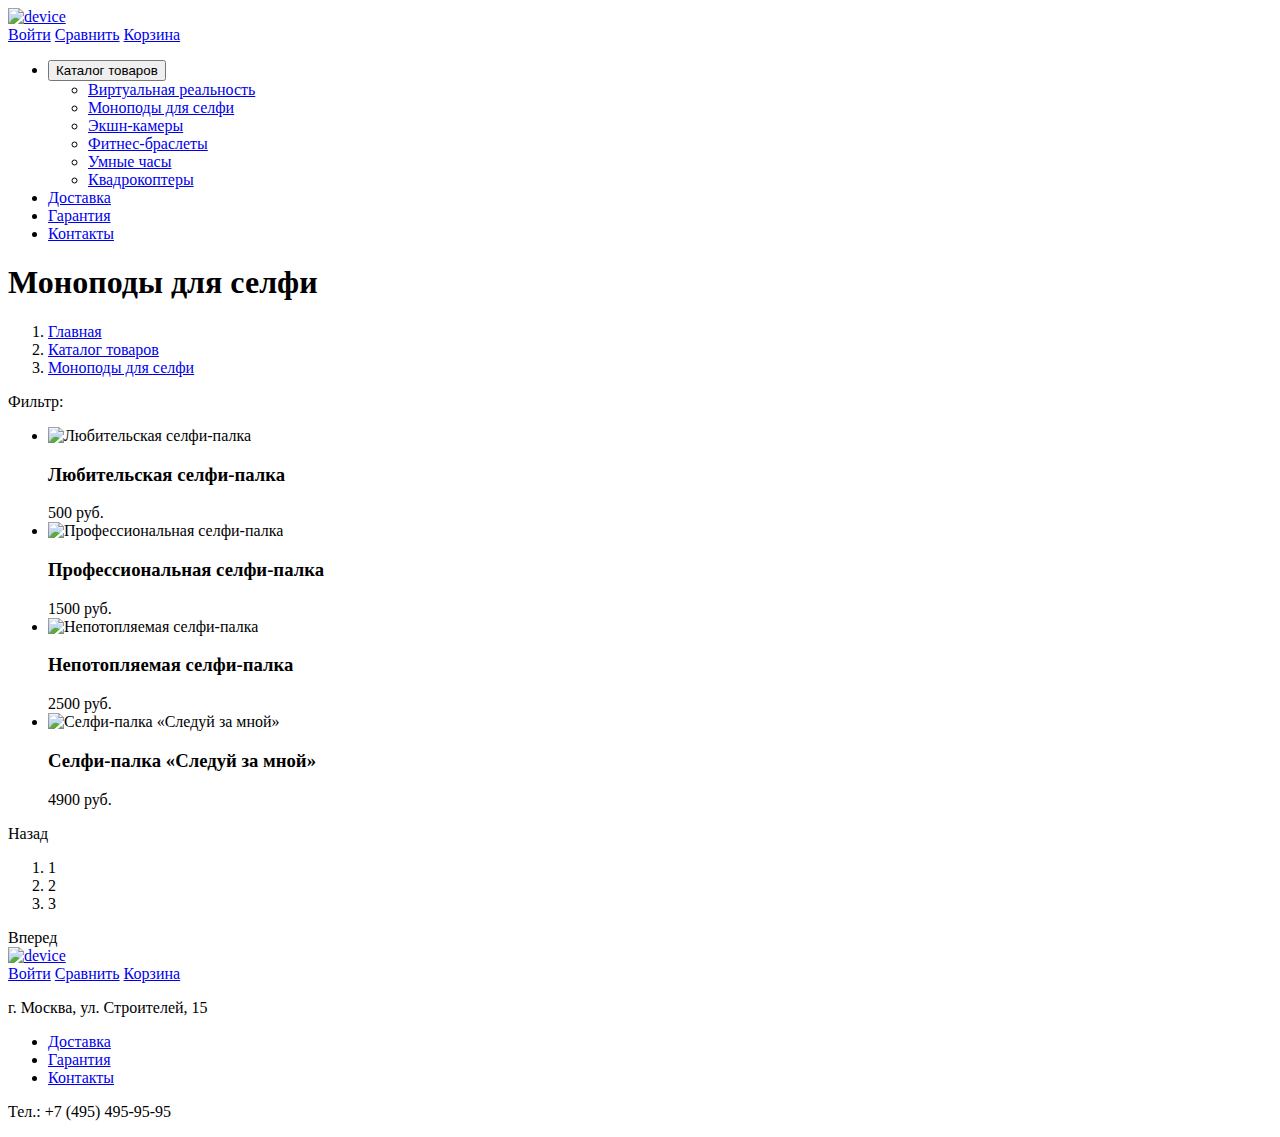
==== catalog.html @ c99ee26a "Начинаем разметку" ====
<!DOCTYPE html>
<html lang="en">
<head>
    <meta charset="UTF-8">
    <title>Document</title>
</head>
<body>
    <header class="container main-header">
        <a href="index.html" class="logo"><img src="#" alt="device"></a>
        <div class="middle-head">
            <!-- Здесь будет форма -->
            <a href="#" class="login-link">Войти</a>
            <a href="#" class="compare-link">Сравнить</a>
            <a href="#" class="shopping-cart">Корзина</a>
        </div>
        <nav class="head-nav">
            <ul>
                <li class="head-nav-main">
                    <button type="button" class="nav-button">Каталог товаров</button>
                    <ul class="head-nav-list">
                        <li class="head-nav-item">
                            <a href="#">Виртуальная реальность</a>
                            </li>
                        <li class="head-nav-item">
                            <a href="catalog.html">Моноподы для селфи</a>
                        </li>
                        <li class="head-nav-item">
                            <a href="#">Экшн-камеры</a>
                        </li>
                        <li class="head-nav-item">
                            <a href="#">Фитнес-браслеты</a>
                        </li>
                        <li class="head-nav-item">
                            <a href="#">Умные часы</a>
                        </li>
                        <li class="head-nav-item">
                            <a href="#">Квадрокоптеры</a>
                        </li>
                    </ul>
                </li>
                <li class="head-nav-main">
                    <a href="#">Доставка</a>
                </li>
                <li class="head-nav-main">
                    <a href="#">Гарантия</a>
                </li>
                <li class="head-nav-main">
                    <a href="#">Контакты</a>
                </li>
            </ul>
        </nav>
    </header>
    <main>
        <div class="container">
            <h1 class="catalog-title">Моноподы для селфи</h1>
            <ol class="breadcrumbs-list">
                <li>
                    <a href="index.html" class="breadcrumbs-home">Главная</a>
                </li>
                <li>
                    <a href="#" class="breadcrumbs-next">Каталог товаров</a>
                </li>
                <li>
                    <a href="#" class="breadcrumbs-next">Моноподы для селфи</a>
                </li>
            </ol>
        </div>
        <div class="catalog-container">
            <div class="filter-title">Фильтр:</div>
            <!-- Здесь будет сортировка -->
        </div>
        <!-- Здесь будет фильтр -->
        <section class="catalog">
            <ul>
                <li class="catalog-item">
                    <div class="image">
                        <img src="#" alt="Любительская селфи-палка">
                    </div>
                    <h3 class="catalog-name">Любительская селфи-палка</h3>
                    <div class="price">500 руб.</div>
                </li>
                <li class="catalog-item">
                    <div class="image">
                        <img src="#" alt="Профессиональная селфи-палка">
                    </div>
                    <h3 class="catalog-name">Профессиональная селфи-палка</h3>
                    <div class="price">1500 руб.</div>
                </li>
                <li class="catalog-item">
                    <div class="image">
                        <img src="#" alt="Непотопляемая селфи-палка">
                    </div>
                    <h3 class="catalog-name">Непотопляемая селфи-палка</h3>
                    <div class="price">2500 руб.</div>
                </li>
                <li class="catalog-item">
                    <div class="image">
                        <img src="#" alt="Селфи-палка «Следуй за мной»">
                    </div>
                    <h3 class="catalog-name">Селфи-палка «Следуй за мной»</h3>
                    <div class="price">4900 руб.</div>
                </li>
            </ul>
        </section>
        <section class="pagination">
            <a class="page-back">Назад</a>
            <ol>
                <li class="page-active">1</li>
                <li class="page">2</li>
                <li class="page">3</li>
            </ol>
            <a class="page-forward">Вперед</a>
        </section>
    </main>
    <footer class="container">
        <div class="footer-up">
            <a href="#" class="footer-logo"><img src="#" alt="device"></a>
            <div class="footer-acc">
                <a href="#" class="footer-login-link">Войти</a>
                <a href="#" class="footer-compare-link">Сравнить</a>
                <a href="#" class="footer-shopping-cart">Корзина</a>
            </div>
        </div>
        <div class="footer-middle">
            <p class="footer-address">г. Москва, ул. Строителей, 15</p>
            <nav class="footer-nav">
                <ul>
                    <li>
                        <a href="#">Доставка</a>
                    </li>
                    <li>
                        <a href="#">Гарантия</a>
                    </li>
                    <li>
                        <a href="#">Контакты</a>
                    </li>
                </ul>
            </nav>
            <p class="footer-phone">Тел.: +7 (495) 495-95-95</p>
        </div>
        <div class="footer-down">
            <section class="footer-social">
                <a href="#" class="social social-fb"></a>
                <a href="#" class="social social-inst"></a>
                <a href="#" class="social social-twit"></a>
            </section>
            <a href="https://htmlacademy.ru/intensive/htmlcss" class="creator"></a>
        </div>
    </footer>
</body>
</html>
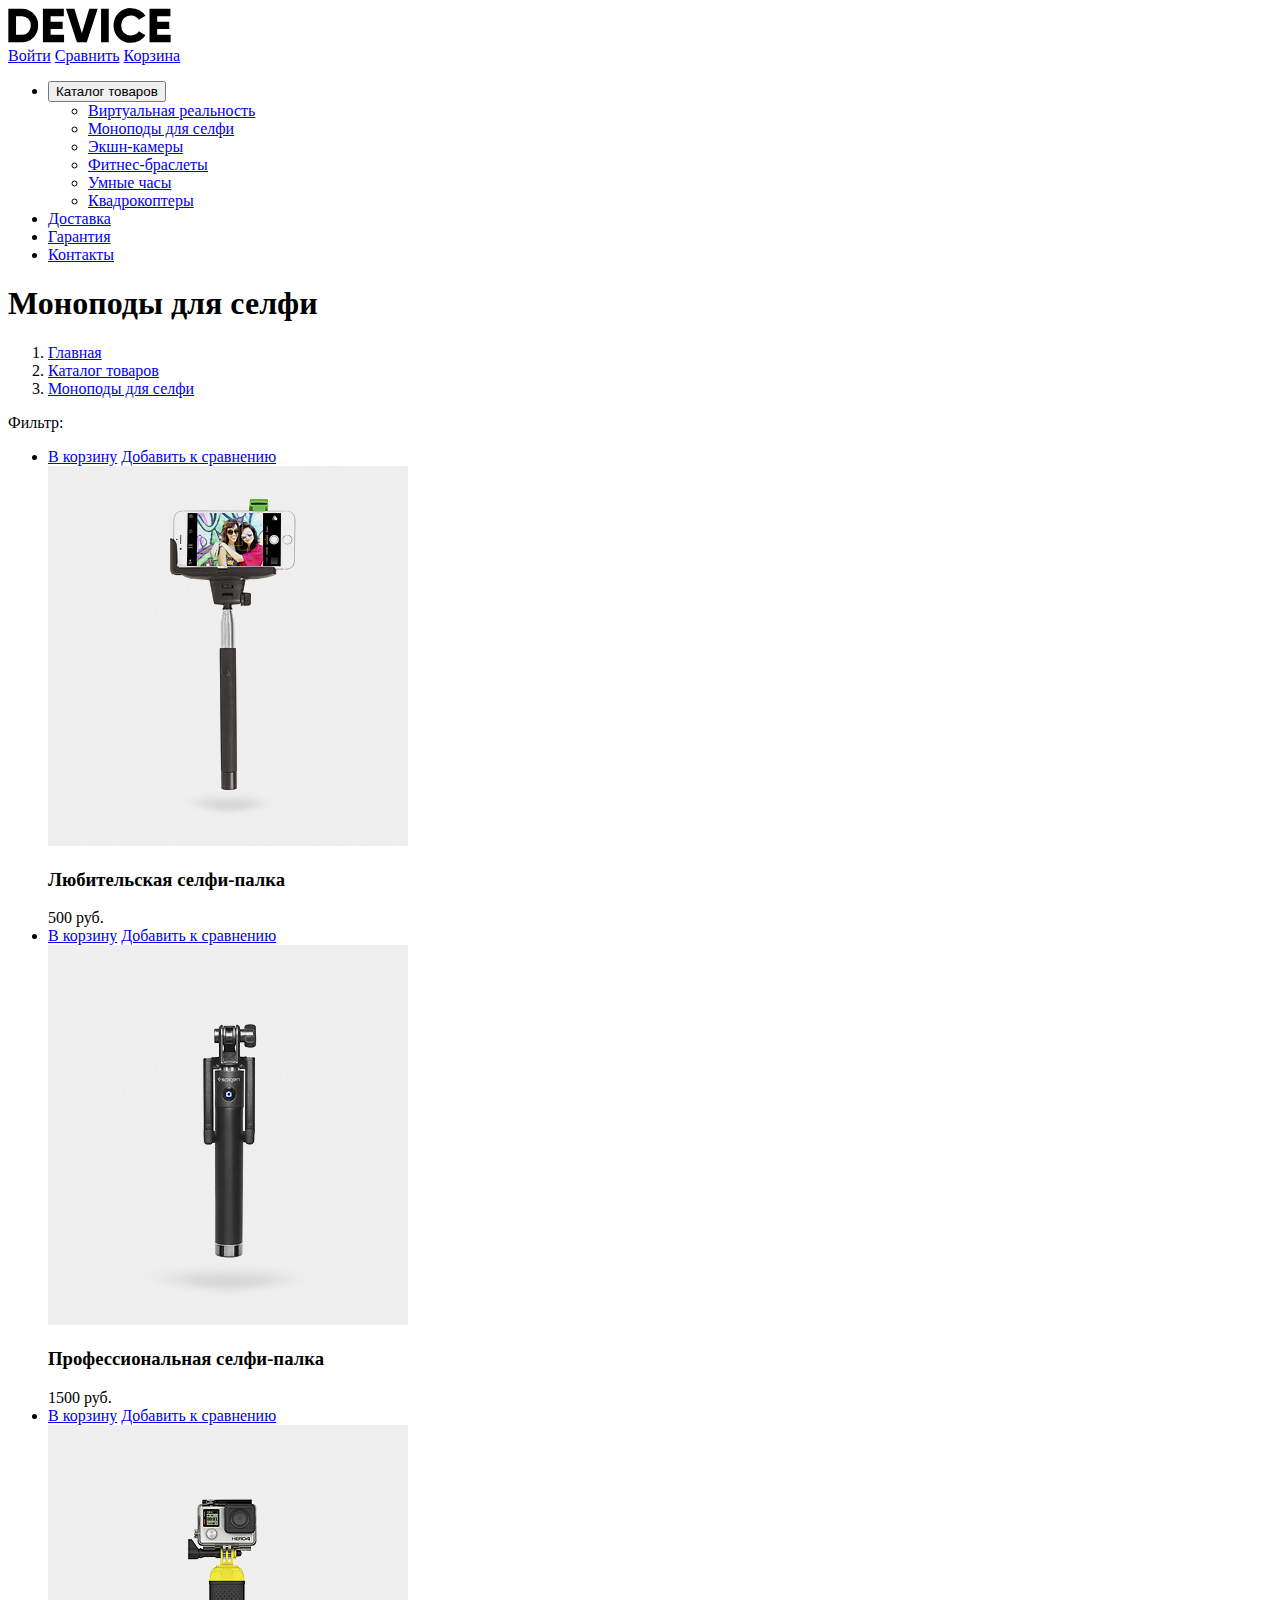
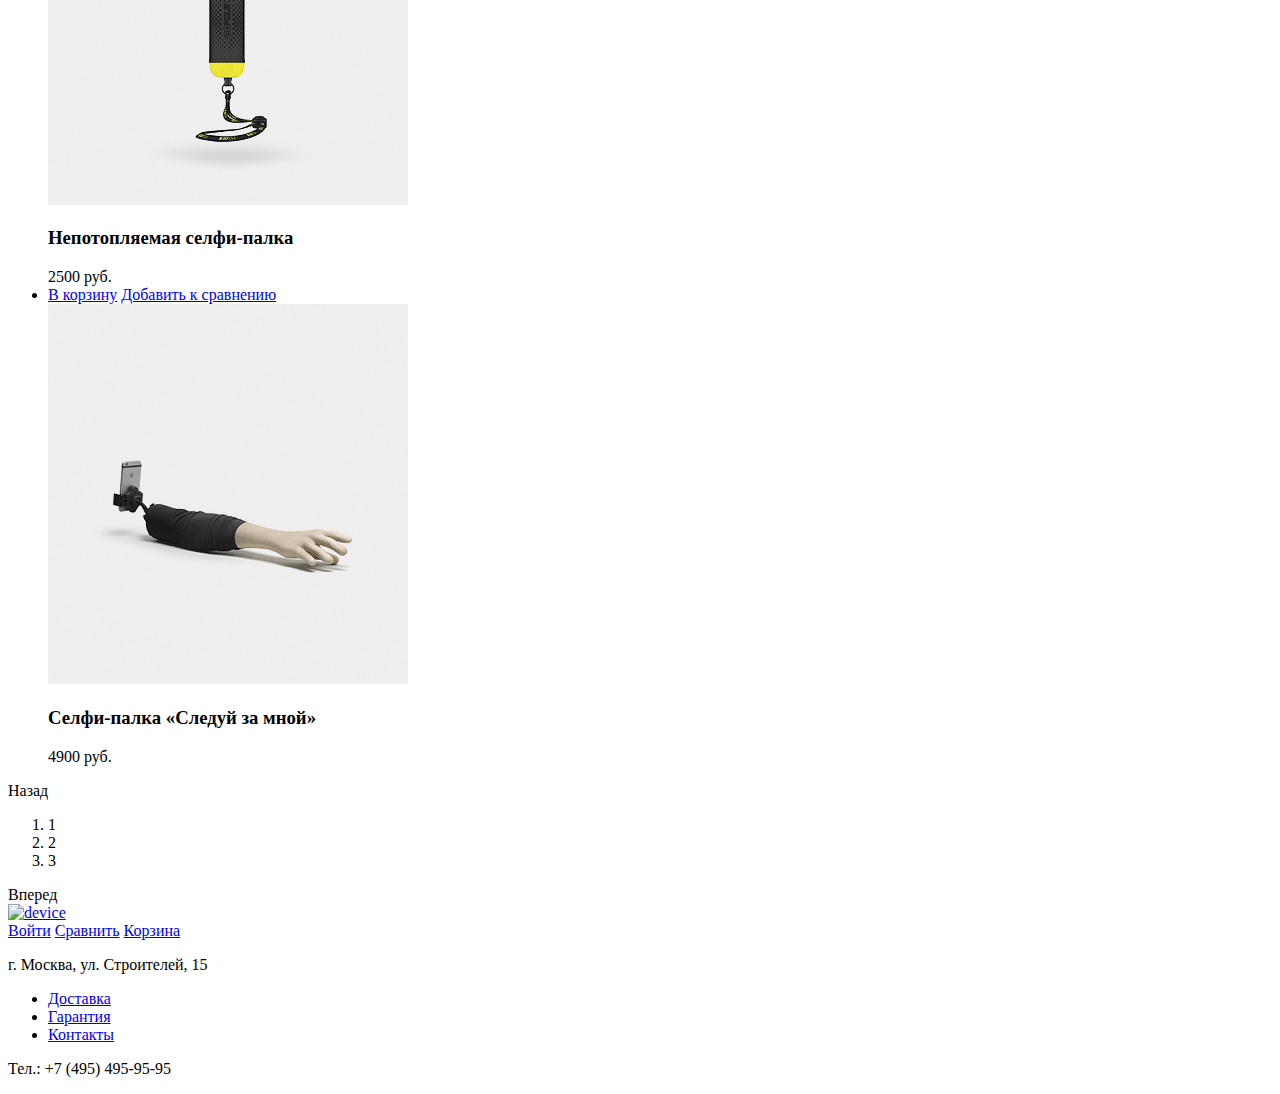
==== commit 5efa3bc0: "Подготавливаем графику" ====
--- a/catalog.html
+++ b/catalog.html
@@ -2,11 +2,11 @@
 <html lang="en">
 <head>
     <meta charset="UTF-8">
-    <title>Document</title>
+    <title>Моноподы для селфи</title>
 </head>
 <body>
     <header class="container main-header">
-        <a href="index.html" class="logo"><img src="#" alt="device"></a>
+        <a href="index.html" class="logo"><img src="img/logo-device.svg" alt="device" width="163px" height="35px"></a>
         <div class="middle-head">
             <!-- Здесь будет форма -->
             <a href="#" class="login-link">Войти</a>
@@ -73,29 +73,45 @@
         <section class="catalog">
             <ul>
                 <li class="catalog-item">
+                    <div>
+                        <a href="#" class="add-cart">В корзину</a>
+                        <a href="#" class="add-compare">Добавить к сравнению</a>
+                    </div>
                     <div class="image">
-                        <img src="#" alt="Любительская селфи-палка">
+                        <img src="img/item-1.jpg" alt="Любительская селфи-палка" width="360px" height="380px">
                     </div>
                     <h3 class="catalog-name">Любительская селфи-палка</h3>
                     <div class="price">500 руб.</div>
                 </li>
                 <li class="catalog-item">
+                    <div>
+                        <a href="#" class="add-cart">В корзину</a>
+                        <a href="#" class="add-compare">Добавить к сравнению</a>
+                    </div>
                     <div class="image">
-                        <img src="#" alt="Профессиональная селфи-палка">
+                        <img src="img/item-2.jpg" alt="Профессиональная селфи-палка" width="360px" height="380px">
                     </div>
                     <h3 class="catalog-name">Профессиональная селфи-палка</h3>
                     <div class="price">1500 руб.</div>
                 </li>
                 <li class="catalog-item">
+                    <div>
+                        <a href="#" class="add-cart">В корзину</a>
+                        <a href="#" class="add-compare">Добавить к сравнению</a>
+                    </div>
                     <div class="image">
-                        <img src="#" alt="Непотопляемая селфи-палка">
+                        <img src="img/item-3.jpg" alt="Непотопляемая селфи-палка" width="360px" height="380px">
                     </div>
                     <h3 class="catalog-name">Непотопляемая селфи-палка</h3>
                     <div class="price">2500 руб.</div>
                 </li>
                 <li class="catalog-item">
+                    <div>
+                        <a href="#" class="add-cart">В корзину</a>
+                        <a href="#" class="add-compare">Добавить к сравнению</a>
+                    </div>
                     <div class="image">
-                        <img src="#" alt="Селфи-палка «Следуй за мной»">
+                        <img src="img/item-4.jpg" alt="Селфи-палка «Следуй за мной»" width="360px" height="380px">
                     </div>
                     <h3 class="catalog-name">Селфи-палка «Следуй за мной»</h3>
                     <div class="price">4900 руб.</div>
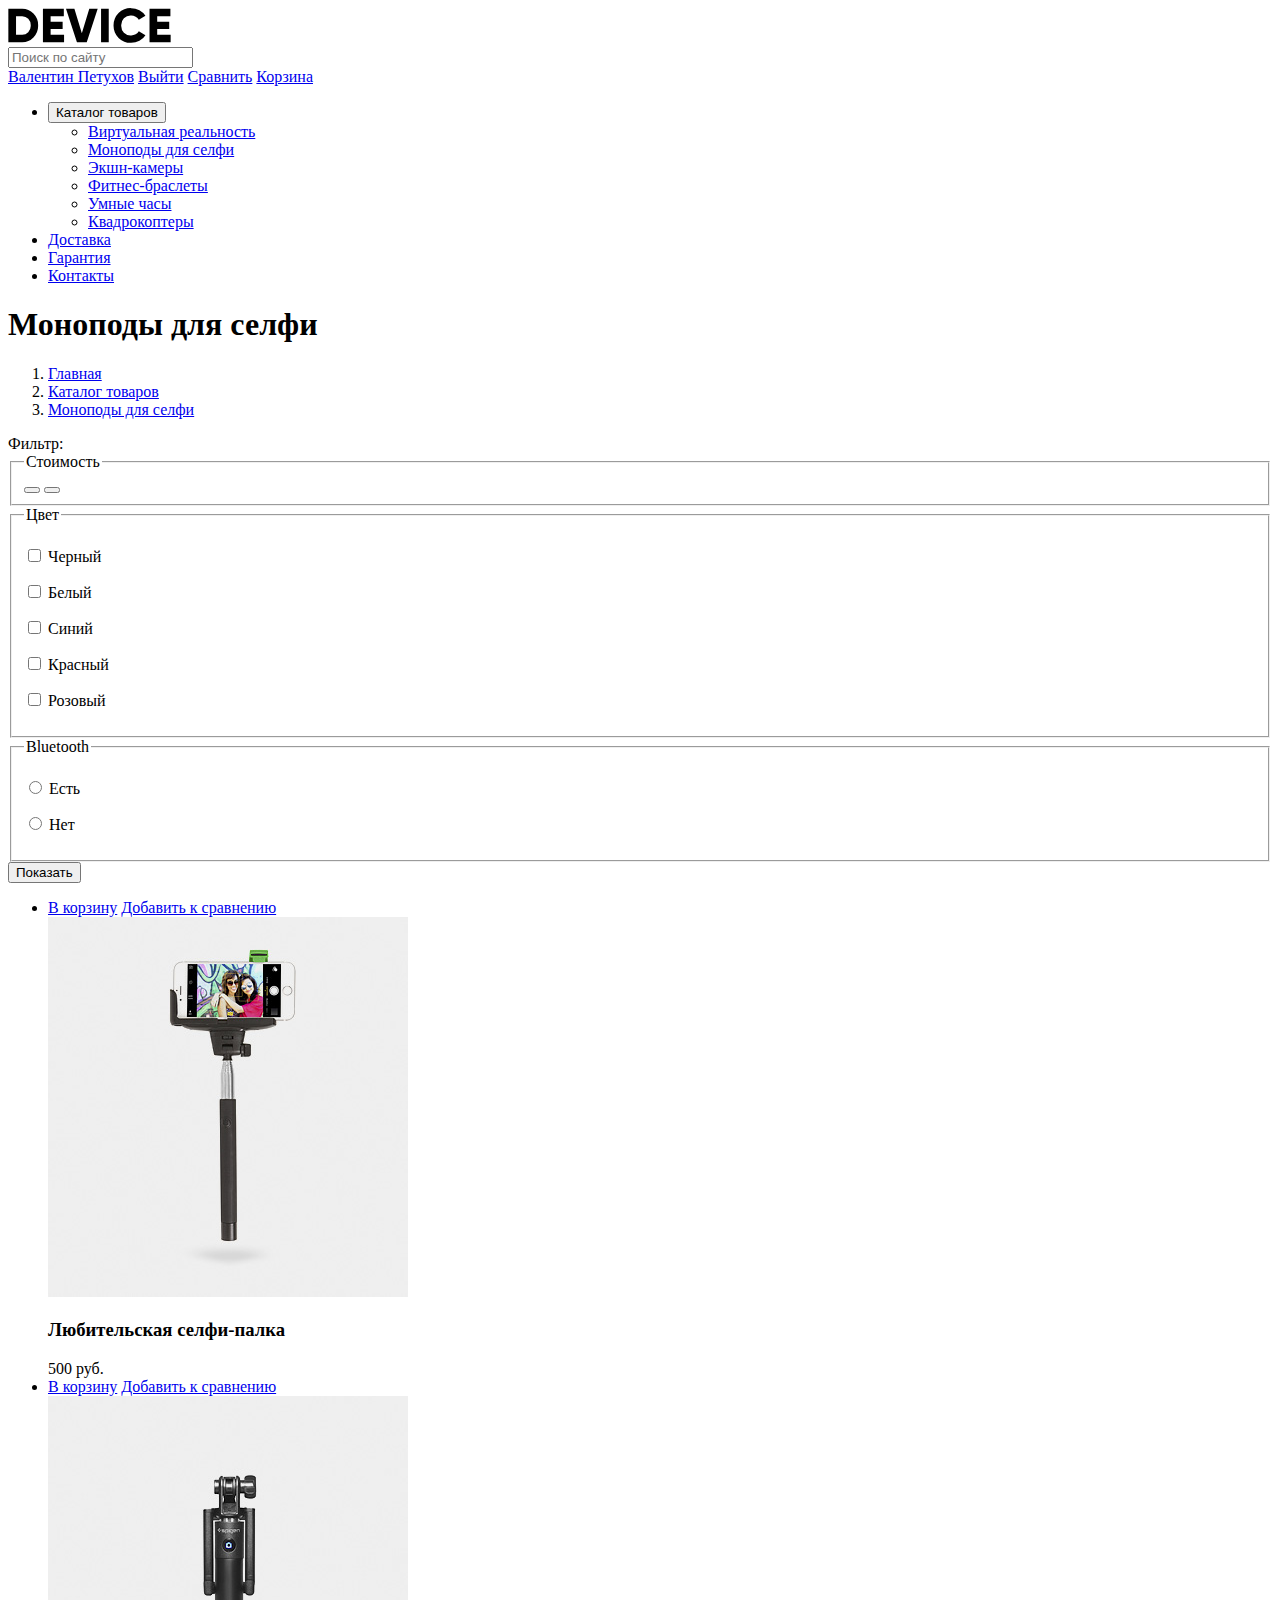
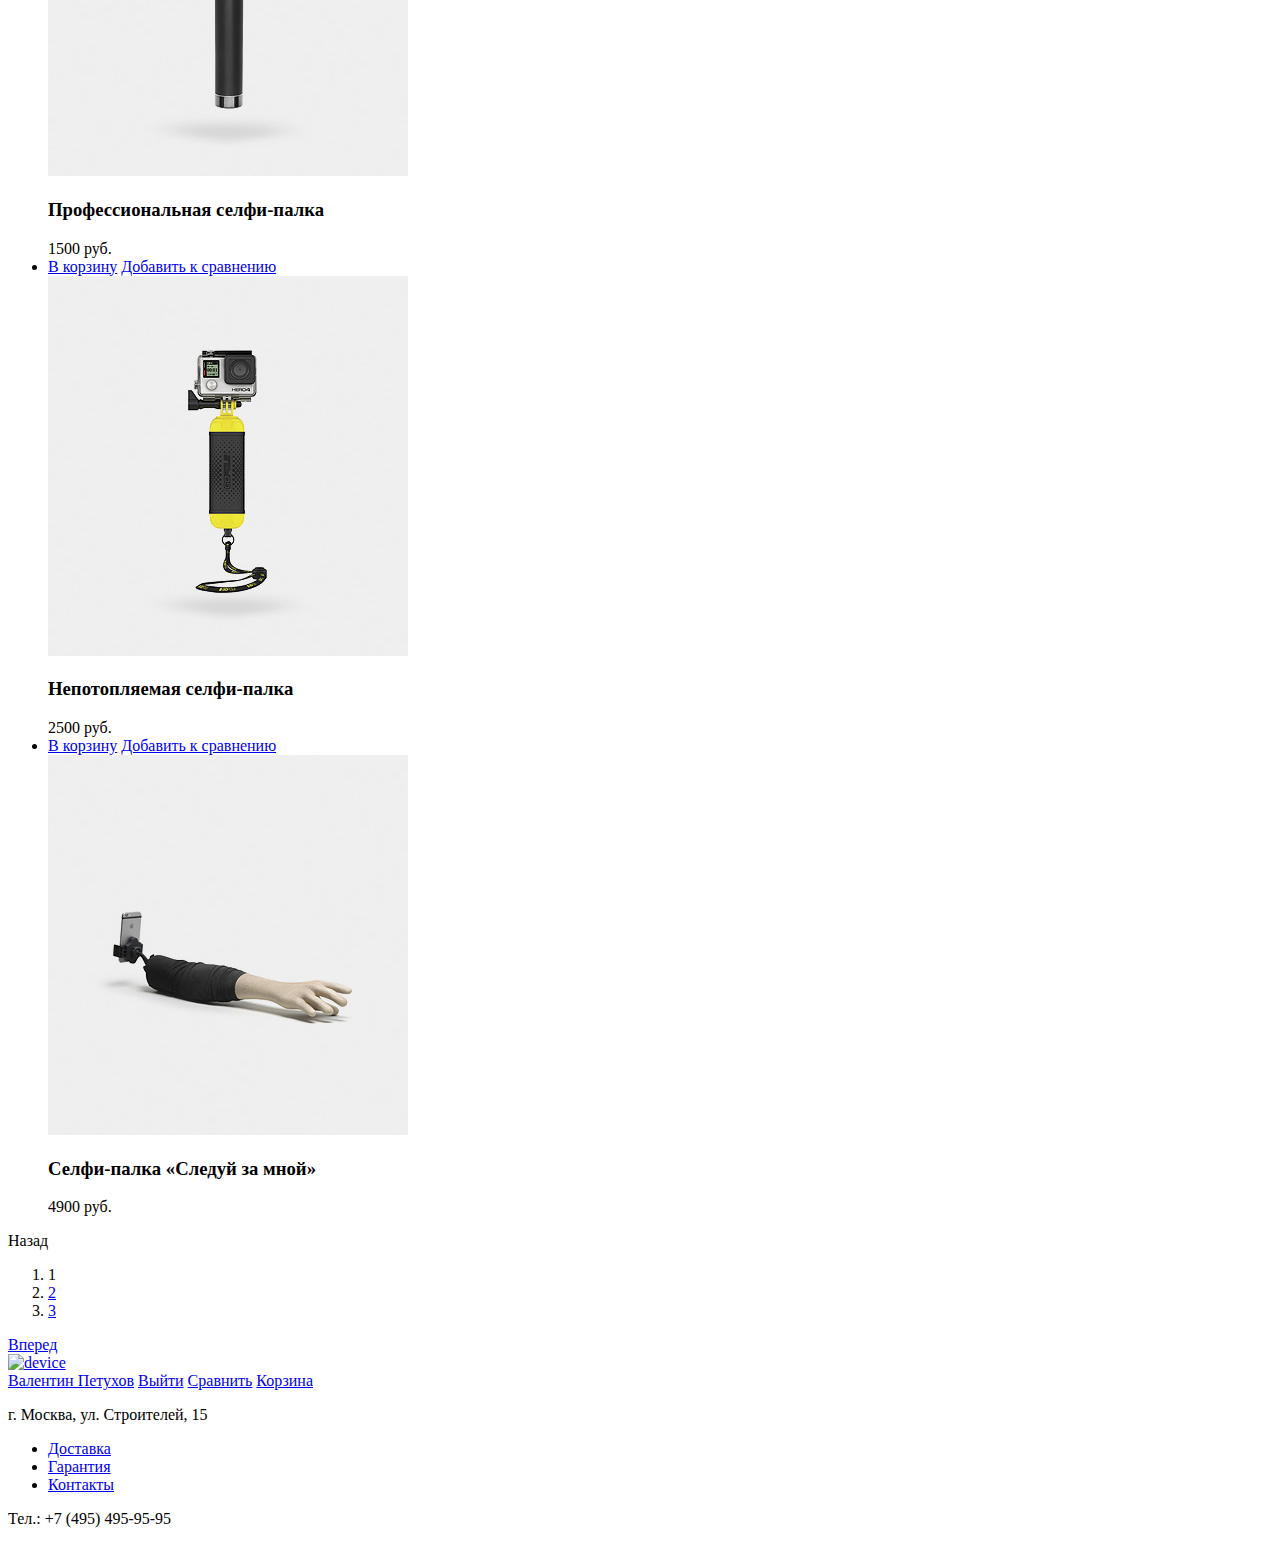
==== commit 586239de: "Доступность и формы" ====
--- a/catalog.html
+++ b/catalog.html
@@ -8,8 +8,12 @@
     <header class="container main-header">
         <a href="index.html" class="logo"><img src="img/logo-device.svg" alt="device" width="163px" height="35px"></a>
         <div class="middle-head">
-            <!-- Здесь будет форма -->
-            <a href="#" class="login-link">Войти</a>
+            <form class="search" method="get" action="#">
+                <label class="search-icon" for="search-input"></label>
+                <input id="search-input" type="search" placeholder="Поиск по сайту">
+            </form>
+            <a class="user-profile" href="#" aria-label="Переход на страницу профиля">Валентин Петухов</a>
+            <a href="#" class="exit-profile">Выйти</a>
             <a href="#" class="compare-link">Сравнить</a>
             <a href="#" class="shopping-cart">Корзина</a>
         </div>
@@ -69,7 +73,74 @@
             <div class="filter-title">Фильтр:</div>
             <!-- Здесь будет сортировка -->
         </div>
-        <!-- Здесь будет фильтр -->
+        <form class="filter" method="get" action="#">
+            <fieldset class="filter-price">
+                <legend>Стоимость</legend>
+                <div class="range-filter">
+                    <div class="scale">
+                        <div class="bar"></div>
+                    </div>
+                    <button type="button" class="toggle toggle-min"></button>
+                    <button type="button" class="toggle toggle-max"></button>
+                </div>
+            </fieldset>
+            <fieldset class="filter-color">
+                <legend>Цвет</legend>
+                <p>
+                    <label>
+                        <input class="input-checkbox" type="checkbox" name="Black">
+                        <span class="castom-checkbox"></span>
+                        Черный
+                    </label>
+                </p>
+                <p>
+                    <label>
+                        <input class="input-checkbox" type="checkbox" name="white">
+                        <span class="castom-checkbox"></span>
+                        Белый
+                    </label>
+                </p>
+                <p>
+                    <label>
+                        <input class="input-checkbox" type="checkbox" name="Blue">
+                        <span class="castom-checkbox"></span>
+                        Синий
+                    </label>
+                </p>
+                <p>
+                    <label>
+                        <input class="input-checkbox" type="checkbox" name="Red">
+                        <span class="castom-checkbox"></span>
+                        Красный
+                    </label>
+                </p>
+                <p>
+                    <label>
+                        <input class="input-checkbox" type="checkbox" name="Pink">
+                        <span class="castom-checkbox"></span>
+                        Розовый
+                    </label>
+                </p>
+            </fieldset>
+            <fieldset class="filter-bluetooth">
+                <legend>Bluetooth</legend>
+                <p>
+                    <label>
+                        <input class="input-radio" type="radio" name="bluetooth">
+                        <span class="castom-radio"></span>
+                        Есть
+                    </label>
+                </p>
+                <p>
+                    <label>
+                        <input class="input-radio" type="radio" name="bluetooth">
+                        <span class="castom-radio"></span>
+                        Нет
+                    </label>
+                </p>
+            </fieldset>
+            <button class="filter-show" type="submit">Показать</button>
+        </form>
         <section class="catalog">
             <ul>
                 <li class="catalog-item">
@@ -121,18 +192,25 @@
         <section class="pagination">
             <a class="page-back">Назад</a>
             <ol>
-                <li class="page-active">1</li>
-                <li class="page">2</li>
-                <li class="page">3</li>
+                <li class="page-active">
+                    <a>1</a>
+                </li>
+                <li class="page">
+                    <a href="#">2</a>
+                </li>
+                <li class="page">
+                    <a href="#">3</a>
+                </li>
             </ol>
-            <a class="page-forward">Вперед</a>
+            <a class="page-forward" href="#">Вперед</a>
         </section>
     </main>
     <footer class="container">
         <div class="footer-up">
             <a href="#" class="footer-logo"><img src="#" alt="device"></a>
             <div class="footer-acc">
-                <a href="#" class="footer-login-link">Войти</a>
+                <a class="footer-user-profile" href="#" aria-label="Переход на страницу профиля">Валентин Петухов</a>
+                <a href="#" class="footer-exit-profile">Выйти</a>
                 <a href="#" class="footer-compare-link">Сравнить</a>
                 <a href="#" class="footer-shopping-cart">Корзина</a>
             </div>
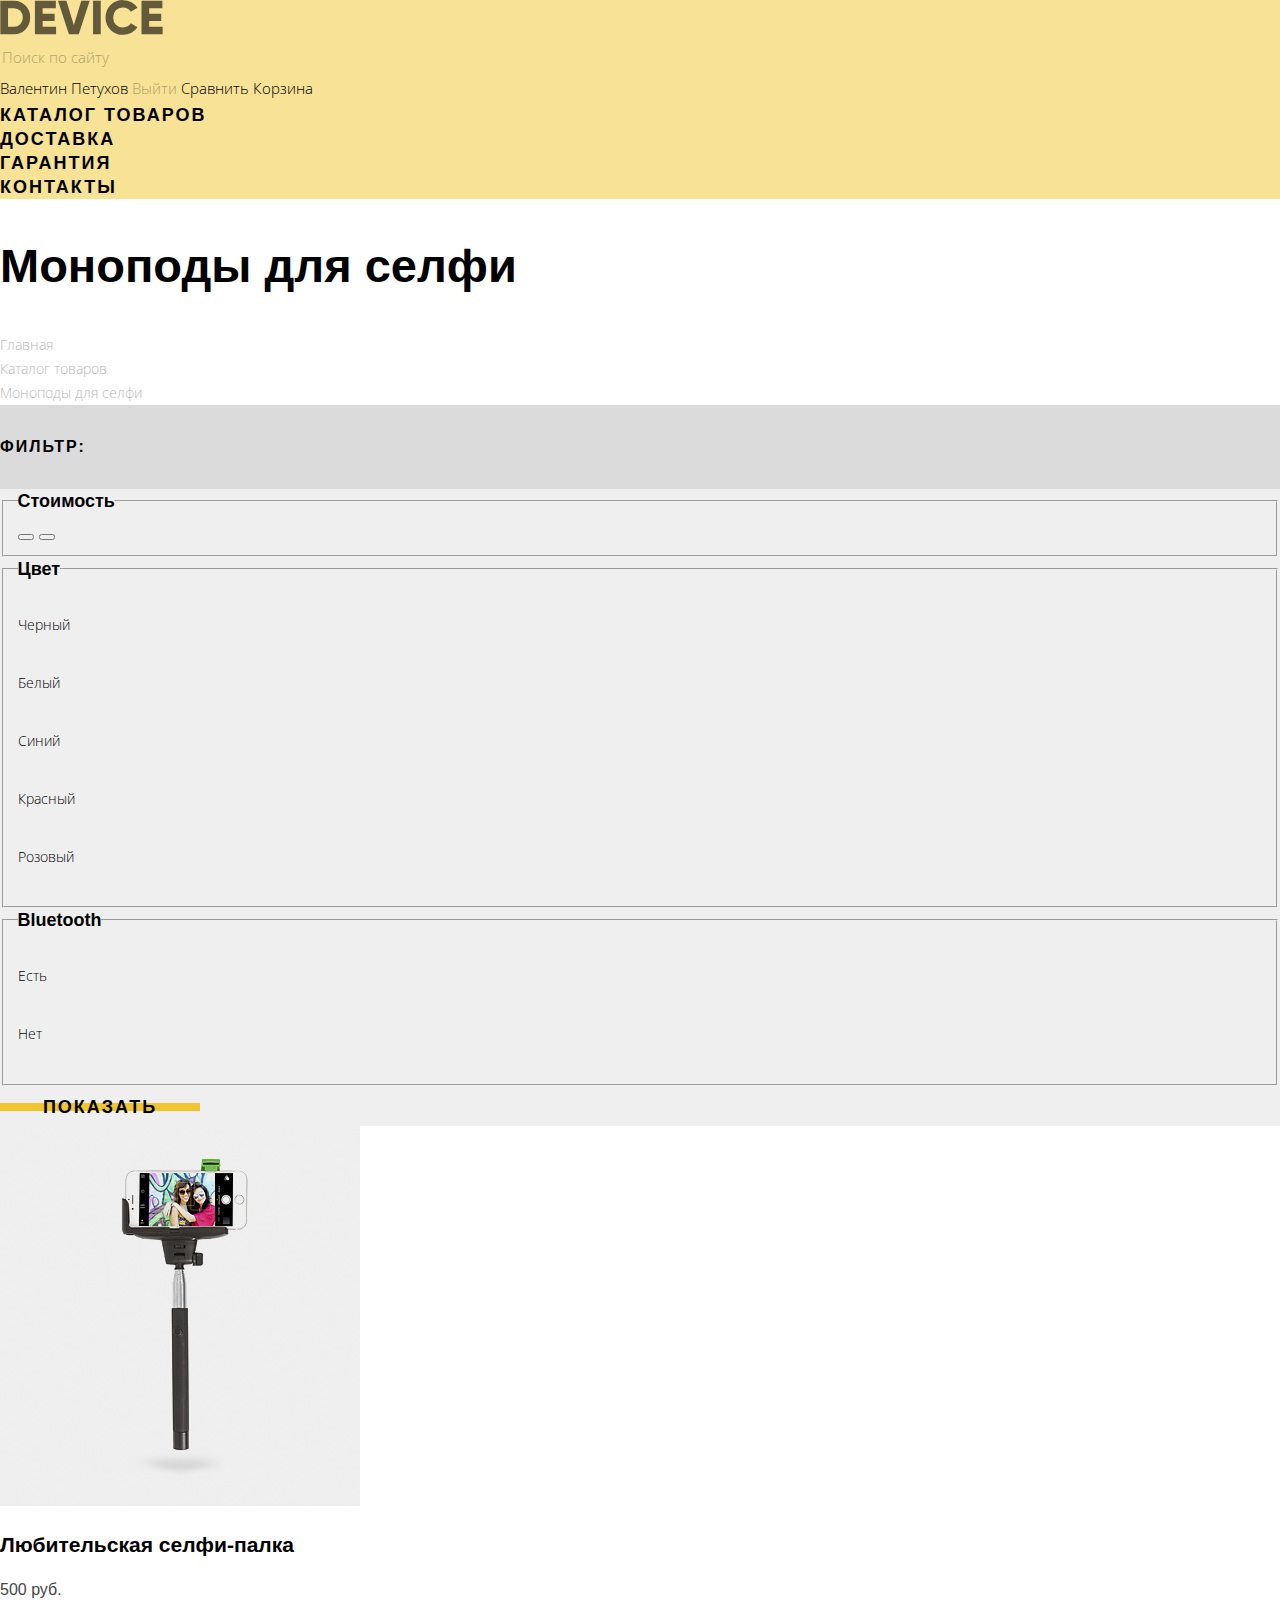
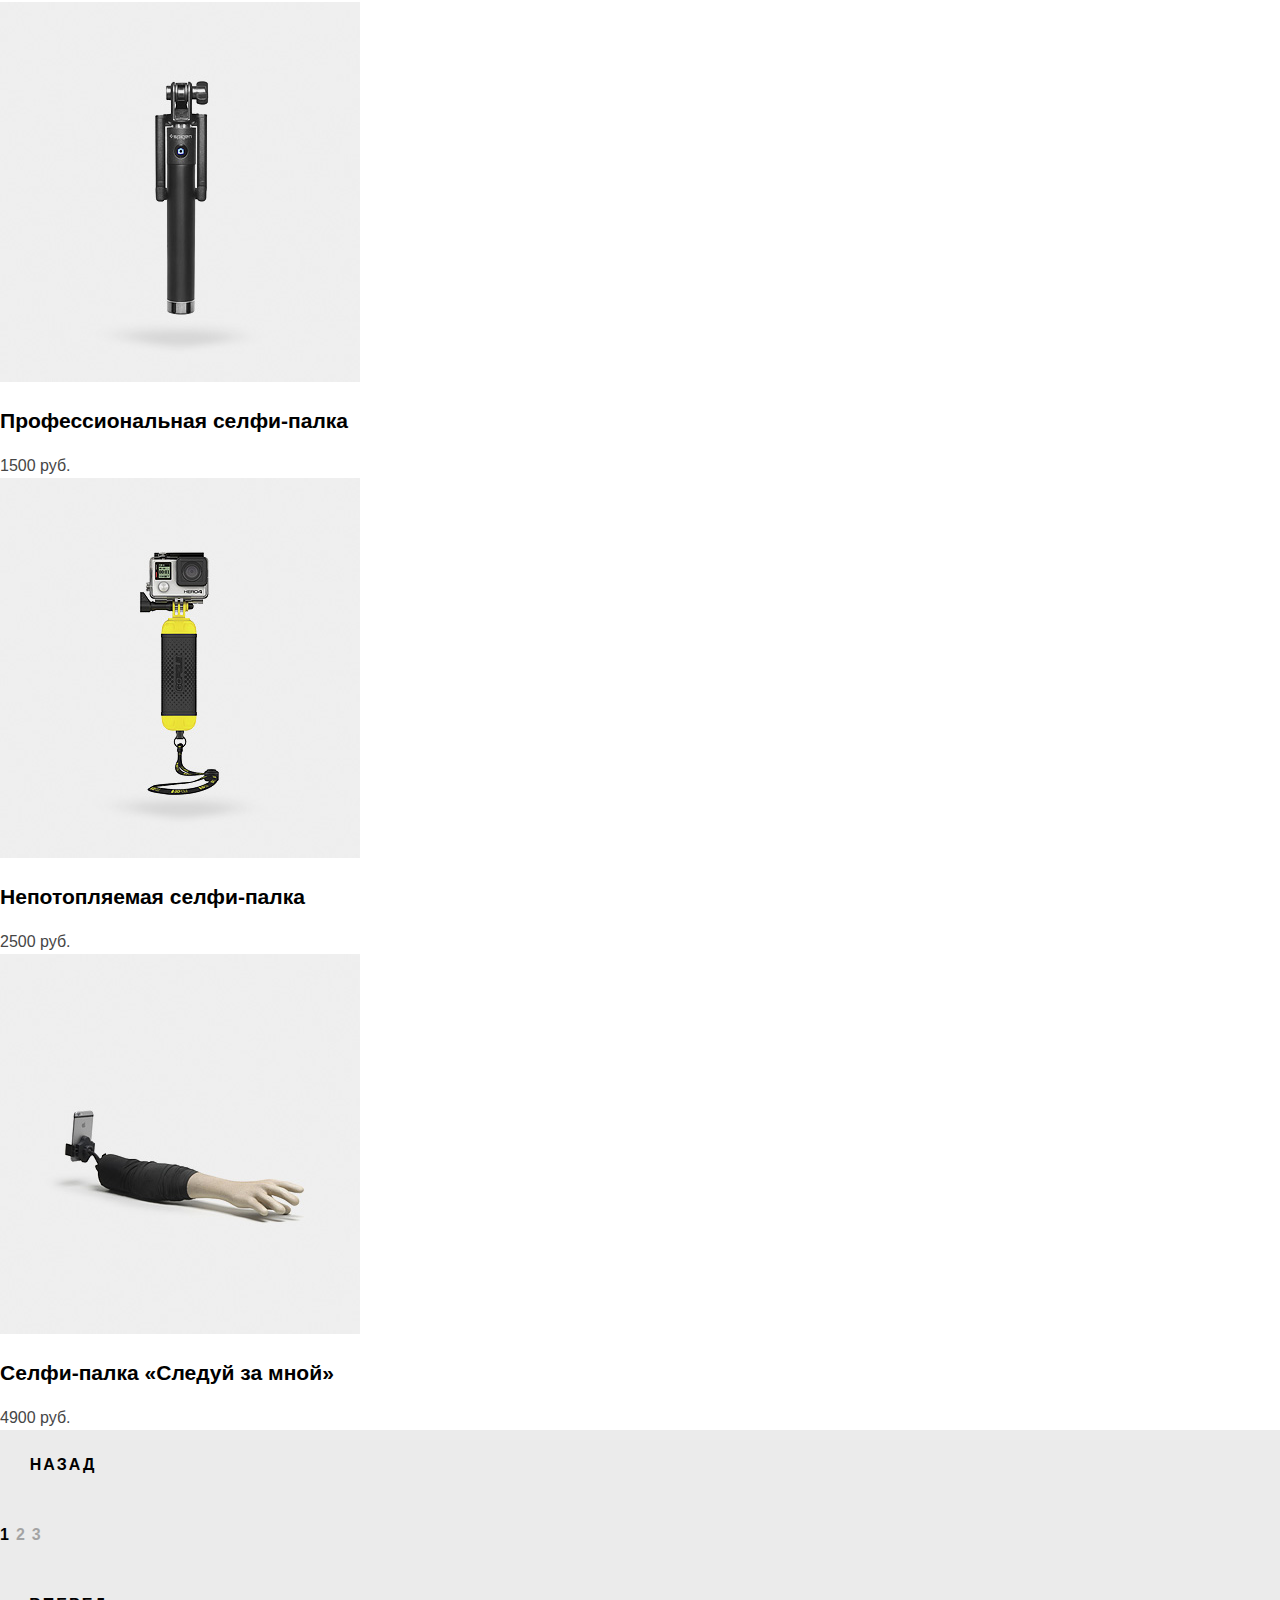
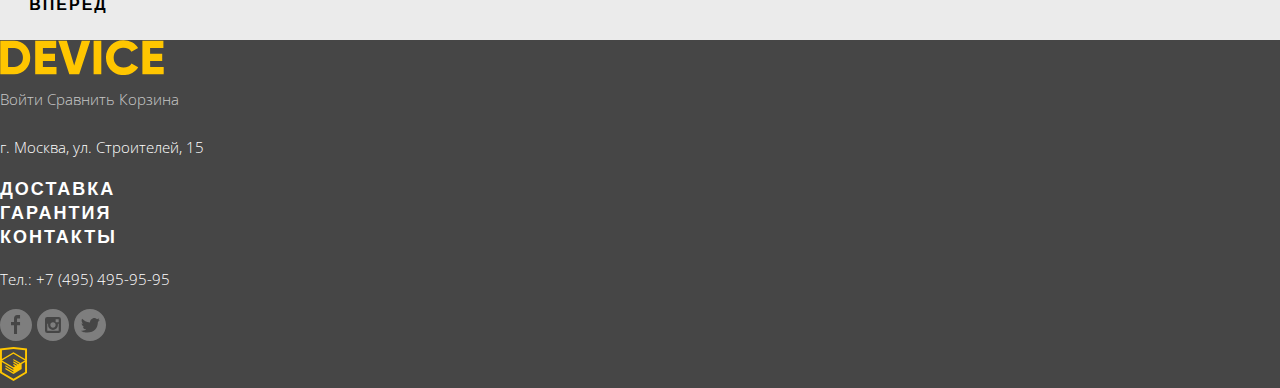
==== commit 55e770a6: "Базовая стилизация" ====
--- a/catalog.html
+++ b/catalog.html
@@ -3,40 +3,48 @@
 <head>
     <meta charset="UTF-8">
     <title>Моноподы для селфи</title>
+    <link href="https://fonts.googleapis.com/css?family=Open+Sans:300,400&display=swap&subset=cyrillic" rel="stylesheet">
+    <link rel="stylesheet" href="css/normalize.css">
+    <link rel="stylesheet" href="css/style.css">
 </head>
 <body>
     <header class="container main-header">
-        <a href="index.html" class="logo"><img src="img/logo-device.svg" alt="device" width="163px" height="35px"></a>
+        <a href="index.html" class="logo"><img src="img/logo-device.svg" alt="device" width="163" height="35"></a>
         <div class="middle-head">
             <form class="search" method="get" action="#">
                 <label class="search-icon" for="search-input"></label>
-                <input id="search-input" type="search" placeholder="Поиск по сайту">
+                <input class="search-input" id="search-input" type="search" value="Поиск по сайту">
+                <button class="search-find" type="submit">Найти</button>
             </form>
-            <a class="user-profile" href="#" aria-label="Переход на страницу профиля">Валентин Петухов</a>
+            <a class="user-link user-profile" href="#" aria-label="Переход на страницу профиля">Валентин Петухов</a>
             <a href="#" class="exit-profile">Выйти</a>
-            <a href="#" class="compare-link">Сравнить</a>
-            <a href="#" class="shopping-cart">Корзина</a>
+            <a href="#" class="user-link compare-link">Сравнить</a>
+            <a href="#" class="user-link shopping-cart">Корзина</a>
         </div>
         <nav class="head-nav">
-            <ul>
-                <li class="head-nav-main">
-                    <button type="button" class="nav-button">Каталог товаров</button>
+            <ul class="nav-list">
+                <li>
+                    <a href="#" class="nav-open head-nav-main">Каталог товаров</a>
                     <ul class="head-nav-list">
                         <li class="head-nav-item">
                             <a href="#">Виртуальная реальность</a>
                             </li>
                         <li class="head-nav-item">
-                            <a href="catalog.html">Моноподы для селфи</a>
+                            <a>Моноподы для селфи</a>
                         </li>
                         <li class="head-nav-item">
                             <a href="#">Экшн-камеры</a>
                         </li>
+                    </ul>
+                    <ul class="head-nav-list">
                         <li class="head-nav-item">
                             <a href="#">Фитнес-браслеты</a>
                         </li>
                         <li class="head-nav-item">
                             <a href="#">Умные часы</a>
                         </li>
+                    </ul>
+                    <ul class="head-nav-list">
                         <li class="head-nav-item">
                             <a href="#">Квадрокоптеры</a>
                         </li>
@@ -48,7 +56,7 @@
                 <li class="head-nav-main">
                     <a href="#">Гарантия</a>
                 </li>
-                <li class="head-nav-main">
+                <li class="head-nav-main head-nav-contacts">
                     <a href="#">Контакты</a>
                 </li>
             </ul>
@@ -88,35 +96,35 @@
                 <legend>Цвет</legend>
                 <p>
                     <label>
-                        <input class="input-checkbox" type="checkbox" name="Black">
+                        <input class="input-checkbox visually-hidden" type="checkbox" name="Black" checked>
                         <span class="castom-checkbox"></span>
                         Черный
                     </label>
                 </p>
                 <p>
                     <label>
-                        <input class="input-checkbox" type="checkbox" name="white">
+                        <input class="input-checkbox visually-hidden" type="checkbox" name="white">
                         <span class="castom-checkbox"></span>
                         Белый
                     </label>
                 </p>
                 <p>
                     <label>
-                        <input class="input-checkbox" type="checkbox" name="Blue">
+                        <input class="input-checkbox visually-hidden" type="checkbox" name="Blue" checked>
                         <span class="castom-checkbox"></span>
                         Синий
                     </label>
                 </p>
                 <p>
                     <label>
-                        <input class="input-checkbox" type="checkbox" name="Red">
+                        <input class="input-checkbox visually-hidden" type="checkbox" name="Red" checked>
                         <span class="castom-checkbox"></span>
                         Красный
                     </label>
                 </p>
                 <p>
                     <label>
-                        <input class="input-checkbox" type="checkbox" name="Pink">
+                        <input class="input-checkbox visually-hidden" type="checkbox" name="Pink">
                         <span class="castom-checkbox"></span>
                         Розовый
                     </label>
@@ -126,14 +134,14 @@
                 <legend>Bluetooth</legend>
                 <p>
                     <label>
-                        <input class="input-radio" type="radio" name="bluetooth">
+                        <input class="input-radio visually-hidden" type="radio" name="bluetooth" checked>
                         <span class="castom-radio"></span>
                         Есть
                     </label>
                 </p>
                 <p>
                     <label>
-                        <input class="input-radio" type="radio" name="bluetooth">
+                        <input class="input-radio visually-hidden" type="radio" name="bluetooth">
                         <span class="castom-radio"></span>
                         Нет
                     </label>
@@ -144,45 +152,45 @@
         <section class="catalog">
             <ul>
                 <li class="catalog-item">
-                    <div>
+                    <div class="catalog-item-hover">
+                            <a href="#" class="add-cart">В корзину</a>
+                            <a href="#" class="add-compare">Добавить к сравнению</a>
+                    </div>
+                    <div class="image">
+                        <img src="img/item-1.jpg" alt="Любительская селфи-палка" width="360" height="380">
+                    </div>
+                    <h3 class="catalog-name">Любительская селфи-палка</h3>
+                    <div class="price">500 руб.</div>
+                </li>
+                <li class="catalog-item">
+                    <div class="catalog-item-hover">
                         <a href="#" class="add-cart">В корзину</a>
                         <a href="#" class="add-compare">Добавить к сравнению</a>
                     </div>
                     <div class="image">
-                        <img src="img/item-1.jpg" alt="Любительская селфи-палка" width="360px" height="380px">
-                    </div>
-                    <h3 class="catalog-name">Любительская селфи-палка</h3>
-                    <div class="price">500 руб.</div>
-                </li>
-                <li class="catalog-item">
-                    <div>
+                        <img src="img/item-2.jpg" alt="Профессиональная селфи-палка" width="360" height="380">
+                    </div>
+                    <h3 class="catalog-name">Профессиональная селфи-палка</h3>
+                    <div class="price">1500 руб.</div>
+                </li>
+                <li class="catalog-item">
+                    <div class="catalog-item-hover">
+                            <a href="#" class="add-cart">В корзину</a>
+                            <a href="#" class="add-compare">Добавить к сравнению</a>
+                    </div>
+                    <div class="image">
+                        <img src="img/item-3.jpg" alt="Непотопляемая селфи-палка" width="360" height="380">
+                    </div>
+                    <h3 class="catalog-name">Непотопляемая селфи-палка</h3>
+                    <div class="price">2500 руб.</div>
+                </li>
+                <li class="catalog-item">
+                    <div class="catalog-item-hover">
                         <a href="#" class="add-cart">В корзину</a>
                         <a href="#" class="add-compare">Добавить к сравнению</a>
                     </div>
                     <div class="image">
-                        <img src="img/item-2.jpg" alt="Профессиональная селфи-палка" width="360px" height="380px">
-                    </div>
-                    <h3 class="catalog-name">Профессиональная селфи-палка</h3>
-                    <div class="price">1500 руб.</div>
-                </li>
-                <li class="catalog-item">
-                    <div>
-                        <a href="#" class="add-cart">В корзину</a>
-                        <a href="#" class="add-compare">Добавить к сравнению</a>
-                    </div>
-                    <div class="image">
-                        <img src="img/item-3.jpg" alt="Непотопляемая селфи-палка" width="360px" height="380px">
-                    </div>
-                    <h3 class="catalog-name">Непотопляемая селфи-палка</h3>
-                    <div class="price">2500 руб.</div>
-                </li>
-                <li class="catalog-item">
-                    <div>
-                        <a href="#" class="add-cart">В корзину</a>
-                        <a href="#" class="add-compare">Добавить к сравнению</a>
-                    </div>
-                    <div class="image">
-                        <img src="img/item-4.jpg" alt="Селфи-палка «Следуй за мной»" width="360px" height="380px">
+                        <img src="img/item-4.jpg" alt="Селфи-палка «Следуй за мной»" width="360" height="380">
                     </div>
                     <h3 class="catalog-name">Селфи-палка «Следуй за мной»</h3>
                     <div class="price">4900 руб.</div>
@@ -190,29 +198,28 @@
             </ul>
         </section>
         <section class="pagination">
-            <a class="page-back">Назад</a>
+            <a class="page page-back page-arrow">Назад</a>
             <ol>
-                <li class="page-active">
+                <li class="page page-active">
                     <a>1</a>
                 </li>
-                <li class="page">
+                <li class="page page-next">
                     <a href="#">2</a>
                 </li>
-                <li class="page">
+                <li class="page page-next">
                     <a href="#">3</a>
                 </li>
             </ol>
-            <a class="page-forward" href="#">Вперед</a>
+            <a class="page page-forward page-arrow" href="#">Вперед</a>
         </section>
     </main>
-    <footer class="container">
+    <footer class="footer container">
         <div class="footer-up">
-            <a href="#" class="footer-logo"><img src="#" alt="device"></a>
+            <a class="logo"><img src="img/logo-device-footer.svg" alt="device" width="164" height="35"></a>
             <div class="footer-acc">
-                <a class="footer-user-profile" href="#" aria-label="Переход на страницу профиля">Валентин Петухов</a>
-                <a href="#" class="footer-exit-profile">Выйти</a>
-                <a href="#" class="footer-compare-link">Сравнить</a>
-                <a href="#" class="footer-shopping-cart">Корзина</a>
+                <a href="#" class="footer-user-link footer-login-link">Войти</a>
+                <a href="#" class="footer-user-link footer-compare-link">Сравнить</a>
+                <a href="#" class="footer-user-link footer-shopping-cart">Корзина</a>
             </div>
         </div>
         <div class="footer-middle">
@@ -234,9 +241,9 @@
         </div>
         <div class="footer-down">
             <section class="footer-social">
-                <a href="#" class="social social-fb"></a>
-                <a href="#" class="social social-inst"></a>
-                <a href="#" class="social social-twit"></a>
+                <a href="#" class="social social-fb" aria-label="Фейсбук"></a>
+                <a href="#" class="social social-inst" aria-label="Инстаграм"></a>
+                <a href="#" class="social social-twit" aria-label="Твиттер"></a>
             </section>
             <a href="https://htmlacademy.ru/intensive/htmlcss" class="creator"></a>
         </div>
--- a/css/style.css
+++ b/css/style.css
@@ -0,0 +1,700 @@
+body {
+    margin: 0;
+    padding: 0;
+    
+    font-family: Gilroy, Aria, sans-serif;
+    font-size: 18px;
+    line-height: 24px;
+    font-weight: 800;
+    color: #000000;
+    background-color: #ffffff;
+}
+
+.visually-hidden:not(:focus):not(:active),
+input[type="checkbox"].visually-hidden,
+input[type="radio"].visually-hidden {
+    position: absolute;
+    width: 1px;
+    height: 1px;
+    margin: -1px;
+    border: 0;
+    padding: 0;
+    white-space: nowrap;
+    clip-path: inset(100%);
+    clip: rect(0 0 0 0);
+    overflow: hidden;
+}
+
+a {
+    text-decoration: none;
+}
+
+/* Шапка */
+
+.main-header {
+    background-color: rgba(240, 197, 46, 0.5);
+}
+
+.main-header a {
+    color: #000000;
+}
+
+.logo:hover,
+.logo:focus {
+    opacity: 0.6;
+}
+
+.logo:active {
+    opacity: 0.3;
+}
+
+.middle-head {
+    font-family: Open Sans, Aria, sans-serif;
+    font-size: 15px;
+    line-height: 30px;
+    font-weight: 300;
+}
+
+.search-input {
+    font-family: Open Sans, Aria, sans-serif;
+    font-size: 15px;
+    line-height: 30px;
+    font-weight: 300;
+    border: none;
+    outline: none;
+    background-color: #f7e296;
+    opacity: 0.3;
+}
+
+.search-input:hover {
+    opacity: 0.6;
+}
+
+.search-input:active,
+.search-input:focus {
+    opacity: 1;
+}
+
+.search-find {
+    display: none;
+    font-family: Open Sans, Aria, sans-serif;
+    font-size: 15px;
+    line-height: 30px;
+    font-weight: 300;
+    border: 2px solid black;
+    background-color: #f7e296; 
+}
+
+.search-input:active + .search-find,
+.search-input:focus + .search-find {
+    display: inline-block;
+}
+
+.search-find:hover,
+.search-find:focus {
+    display: inline-block;
+    color: #ffffff;
+    background-color: #000000;
+}
+
+.search-find:active {
+    color: rgba(255, 255, 255, 0.3);
+}
+
+.user-link:hover,
+.user-link:focus {
+    opacity: 0.6;
+}
+
+.user-link:active {
+    opacity: 0.3;
+}
+
+.exit-profile {
+    opacity: 0.3;
+}
+
+.nav-list {
+    margin: 0;
+    padding: 0;
+}
+
+.head-nav-main {
+    text-transform: uppercase;
+    letter-spacing: 2px;
+}
+
+.head-nav-main:hover,
+.head-nav-main:focus {
+    opacity: 0.6;
+}
+
+.head-nav-main:active {
+    opacity: 0.3;
+}
+
+.head-nav-list {
+    display: none;
+    margin: 0;
+    padding: 0;
+    list-style: none;
+    font-family: Open Sans, Aria, sans-serif;
+    font-size: 15px;
+    line-height: 36px;
+    font-weight: 300;
+}
+
+.head-nav-item:hover,
+.head-nav-item:focus {
+    opacity: 0.6;
+}
+
+.head-nav-item:active {
+    opacity: 0.3;
+}
+
+/* Основной контент */
+
+/* Категории товаров */
+
+.categories-list {
+    margin: 0;
+    padding: 0;
+    list-style: none;
+}
+
+.categories-list a {
+    color: #000000;
+}
+
+.categories-img {
+    text-align: center;
+    line-height: 160px;
+    
+    width: 160px;
+    height: 160px;
+    background-color: rgba(240, 197, 46, 0.5);
+    background-repeat: no-repeat;
+    background-position: center;
+}
+
+.categories-img img {
+    vertical-align: middle;
+}
+
+.categories-selfie img {
+    vertical-align: bottom;
+}
+
+.categories-item a:hover .categories-img,
+.categories-item a:focus .categories-img {
+    background-color: rgb(240, 197, 46);
+}
+
+.categories-item a:active {
+    color: rgba(0, 0, 0, 0.3);
+}
+
+.categories-item a:active img {
+    opacity: 0.3;
+}
+
+/* Для IE11 */
+
+.categories-img:active img {
+    opacity: 0.3;
+}
+
+.categories-item img:active {
+    opacity: 0.3;
+}
+
+/* ----- */
+
+
+/* Бренды */
+
+.brands-list {
+    margin: 0;
+    padding: 0;
+    list-style: none;
+}
+
+.brands-list a {
+    filter: grayscale(1);
+    opacity: 0.2;
+}
+
+.brands-list a:hover,
+.brands-list a:focus {
+    filter: none;
+    opacity: 1;
+}
+
+/* О компании и контакты */
+
+.company-head {
+    margin: 0;
+    
+    font-size: 47px;
+    line-height: 108px;
+}
+
+.company-container p {
+    font-family: Open Sans, sans-serif;
+    font-size: 15px;
+    line-height: 30px;
+    font-weight: 300;
+    color: #464646;
+}
+
+.delivery {
+    font-size: 16px;
+    line-height: 40px;
+    list-style: none;
+}
+
+.company-link {
+    display: inline-block;
+    position: relative;
+    
+    line-height: 40px;
+    color: #000000;
+    text-align: center;
+    text-transform: uppercase;
+    letter-spacing: 2px;
+    
+    width: 260px;
+}
+
+.company-link::after {
+    content: "";
+    position: absolute;
+    width: 260px;
+    height: 8px;
+    left: 0;
+    top: 16px;
+    z-index: -1;
+    background-color: #f0c52e;
+}
+
+.company-link:hover::after,
+.company-link:focus::after {
+    height: 40px;
+    top: 0px;
+}
+
+.company-link:active {
+    color: rgba(0, 0, 0, 0.3);
+}
+
+
+/* Подвал */
+
+.footer {
+    background-color: #464646;
+    color: #ffffff;
+}
+
+.footer a {
+    color: #ffffff;
+}
+
+.footer-acc {
+    font-family: Open Sans, Aria, sans-serif;
+    font-size: 15px;
+    line-height: 36px;
+    font-weight: 300;
+}
+
+.footer-user-link {
+    opacity: 0.7;
+}
+
+.footer-user-link:hover,
+.footer-user-link:focus {
+    opacity: 1;
+}
+
+.footer-user-link:active {
+    opacity: 0.3;
+}
+
+.footer-middle p {
+    font-family: Open Sans, Aria, sans-serif;
+    font-size: 15px;
+    line-height: 30px;
+    font-weight: 300;
+}
+
+.footer-nav ul {
+    margin: 0;
+    padding: 0;
+    text-transform: uppercase;
+    letter-spacing: 2px;
+}
+
+.footer-nav a:hover,
+.footer-nav a:focus {
+    opacity: 0.6;
+}
+
+.footer-nav a:active {
+    opacity: 0.3;
+}
+
+.social {
+    display: inline-block;
+    position: relative;
+    width: 32px;
+    height: 32px;
+    border-radius: 50%;
+    opacity: 0.3;
+}
+
+.social:hover,
+.social:focus {
+    opacity: 0.6;
+}
+
+.social:active {
+    opacity: 0.1;
+}
+
+.social-fb::after {
+    content: "";
+    position: absolute;
+    width: 32px;
+    height: 32px;
+    top: 0;
+    bottom: 0;
+    left: 0;
+    right: 0;
+    background-image: url(../img/fb.svg);
+    background-repeat: no-repeat;
+}
+
+.social-inst::after {
+    content: "";
+    position: absolute;
+    width: 32px;
+    height: 32px;
+    top: 0;
+    bottom: 0;
+    left: 0;
+    right: 0;
+    background-image: url(../img/instagram.svg);
+    background-repeat: no-repeat;
+}
+
+.social-twit::after {
+    content: "";
+    position: absolute;
+    width: 32px;
+    height: 32px;
+    top: 0;
+    bottom: 0;
+    left: 0;
+    right: 0;
+    background-image: url(../img/twitter.svg);
+    background-repeat: no-repeat;
+}
+
+.creator {
+    display: inline-block;
+    position: relative;
+    width: 27px;
+    height: 35px;
+}
+
+.creator:hover,
+.creator:focus {
+    opacity: 0.6;
+}
+
+.creator:active {
+    opacity: 0.3;
+}
+
+.creator::after {
+    content: "";
+    position: absolute;
+    width: 27px;
+    height: 35px;
+    top: 0;
+    bottom: 0;
+    left: 0;
+    right: 0;
+    background-image: url(../img/logo-html.svg);
+    background-repeat: no-repeat;
+}
+
+/* Попапы */
+
+.write-us-popap,
+.full-map {
+    display: none;
+}
+
+/* Каталог */
+
+.catalog-title {
+    margin: 0;
+    font-size: 47px;
+    line-height: 134px;
+}
+
+.breadcrumbs-list {
+    margin: 0;
+    padding: 0;
+    
+    font-family: Open Sans, Aria, sans-serif;
+    font-size: 14px;
+    line-height: 24px;
+    font-weight: 300;
+    list-style: none;
+}
+
+.breadcrumbs-list a {
+    color: #000000;
+    opacity: 0.3;
+}
+
+.breadcrumbs-list a:hover,
+.breadcrumbs-list a:focus {
+    opacity: 0.6;
+}
+
+.breadcrumbs-list a:active {
+    opacity: 0.1;
+}
+
+/* Фильтр и сортировка */
+
+.filter-title {
+    font-size: 16px;
+    line-height: 84px;
+    text-transform: uppercase;
+    letter-spacing: 2px;
+    background-color: #dbdbdb;
+}
+
+.filter {
+    background-color: #efefef;
+}
+
+.filter label {
+    font-family: Open Sans, Aria, sans-serif;
+    font-size: 14px;
+    line-height: 40px;
+    font-weight: 300;
+}
+
+.filter-show {
+    position: relative;
+    font-family: Gilroy, Aria, sans-serif;
+    font-size: 18px;
+    line-height: 40px;
+    font-weight: 800;
+    text-transform: uppercase;
+    letter-spacing: 2px;
+    
+    width: 200px;
+    height: 40px;
+    z-index: 1;
+    border: none;
+    background-color: #efefef;
+}
+
+.filter-show::after {
+    content: "";
+    position: absolute;
+    width: 200px;
+    height: 8px;
+    left: 0;
+    top: 17px;
+    z-index: -1;
+    background-color: #f0c52e;
+}
+
+.filter-show:hover::after,
+.filter-show:focus::after {
+    height: 40px;
+    top: 0px;
+}
+
+.filter-show:active {
+    color: rgba(0, 0, 0, 0.3);
+}
+
+/* Карточки товаров */
+
+.catalog ul {
+    margin: 0;
+    padding: 0;
+    list-style: none;
+}
+
+.price {
+    font-size: 16px;
+    font-weight: 300;
+    color: #464646;
+}
+
+.catalog-item {
+    position: relative;
+}
+
+.catalog-item-hover {
+    display: none;
+    position: absolute;
+    padding-top: 169px;
+    width: 360px;
+    height: 211px;
+    top: 0;
+    left: 0;
+    background-color: rgba(238, 238, 238, 0.7);
+}
+
+
+
+.add-cart {
+    display: block;
+    position: relative;
+    margin: auto;
+    width: 200px;
+    height: 40px;
+    line-height: 40px;
+    text-align: center;
+    text-transform: uppercase;
+    letter-spacing: 2px;
+    z-index: 1;
+    color: #000000;
+}
+
+.add-cart::after {
+    content: "";
+    position: absolute;
+    width: 200px;
+    height: 8px;
+    left: 0;
+    top: 16px;
+    z-index: -1;
+    background-color: #f0c52e;
+}
+
+.add-cart:hover::after,
+.add-cart:focus::after {
+    height: 40px;
+    top: 0px;
+}
+
+.add-cart:active {
+    color: rgba(0, 0, 0, 0.3);
+}
+
+.add-compare {
+    display: block;
+    font-family: Open Sans, Aria, sans-serif;
+    font-size: 13px;
+    line-height: 36px;
+    font-weight: 300;
+    color: #000000;
+    text-align: center;
+    opacity: 0.5;
+}
+
+.add-compare:hover,
+.add-compare:focus {
+    opacity: 1;
+}
+
+.add-compare:active {
+    opacity: 0.2;
+}
+
+.catalog-item:hover .catalog-item-hover {
+    display: block;
+}
+
+/* Пагинатор */
+
+.pagination {
+    background-color: #ebebeb;
+}
+
+.pagination ol {
+    margin: 0;
+    padding: 0;
+    list-style: none;
+}
+
+.pagination a {
+    color: #000000;
+}
+
+.page {
+    display: inline-block;
+    font-size: 16px;
+    line-height: 70px;
+    text-align: center;
+    text-transform: uppercase;
+    letter-spacing: 2px;
+}
+
+.page-next {
+    opacity: 0.3;
+}
+
+.page-next:hover,
+.page-next:focus {
+    opacity: 0.6;
+}
+
+.page-next:active {
+    opacity: 1;
+}
+
+.page-back {
+    width: 126px;
+    height: 70px;
+}
+
+.page-forward {
+    width: 137px;
+    height: 70px;
+}
+
+.page-arrow:hover,
+.page-arrow:focus {
+    background-color: #d9d9d9;
+}
+
+.page-arrow:active {
+    color: rgba(0, 0, 0, 0.3);
+}
+
+
+
+
+
+
+
+
+
+
+
+
+
+
+
+
+
+
+
+
+
+
+
+
+
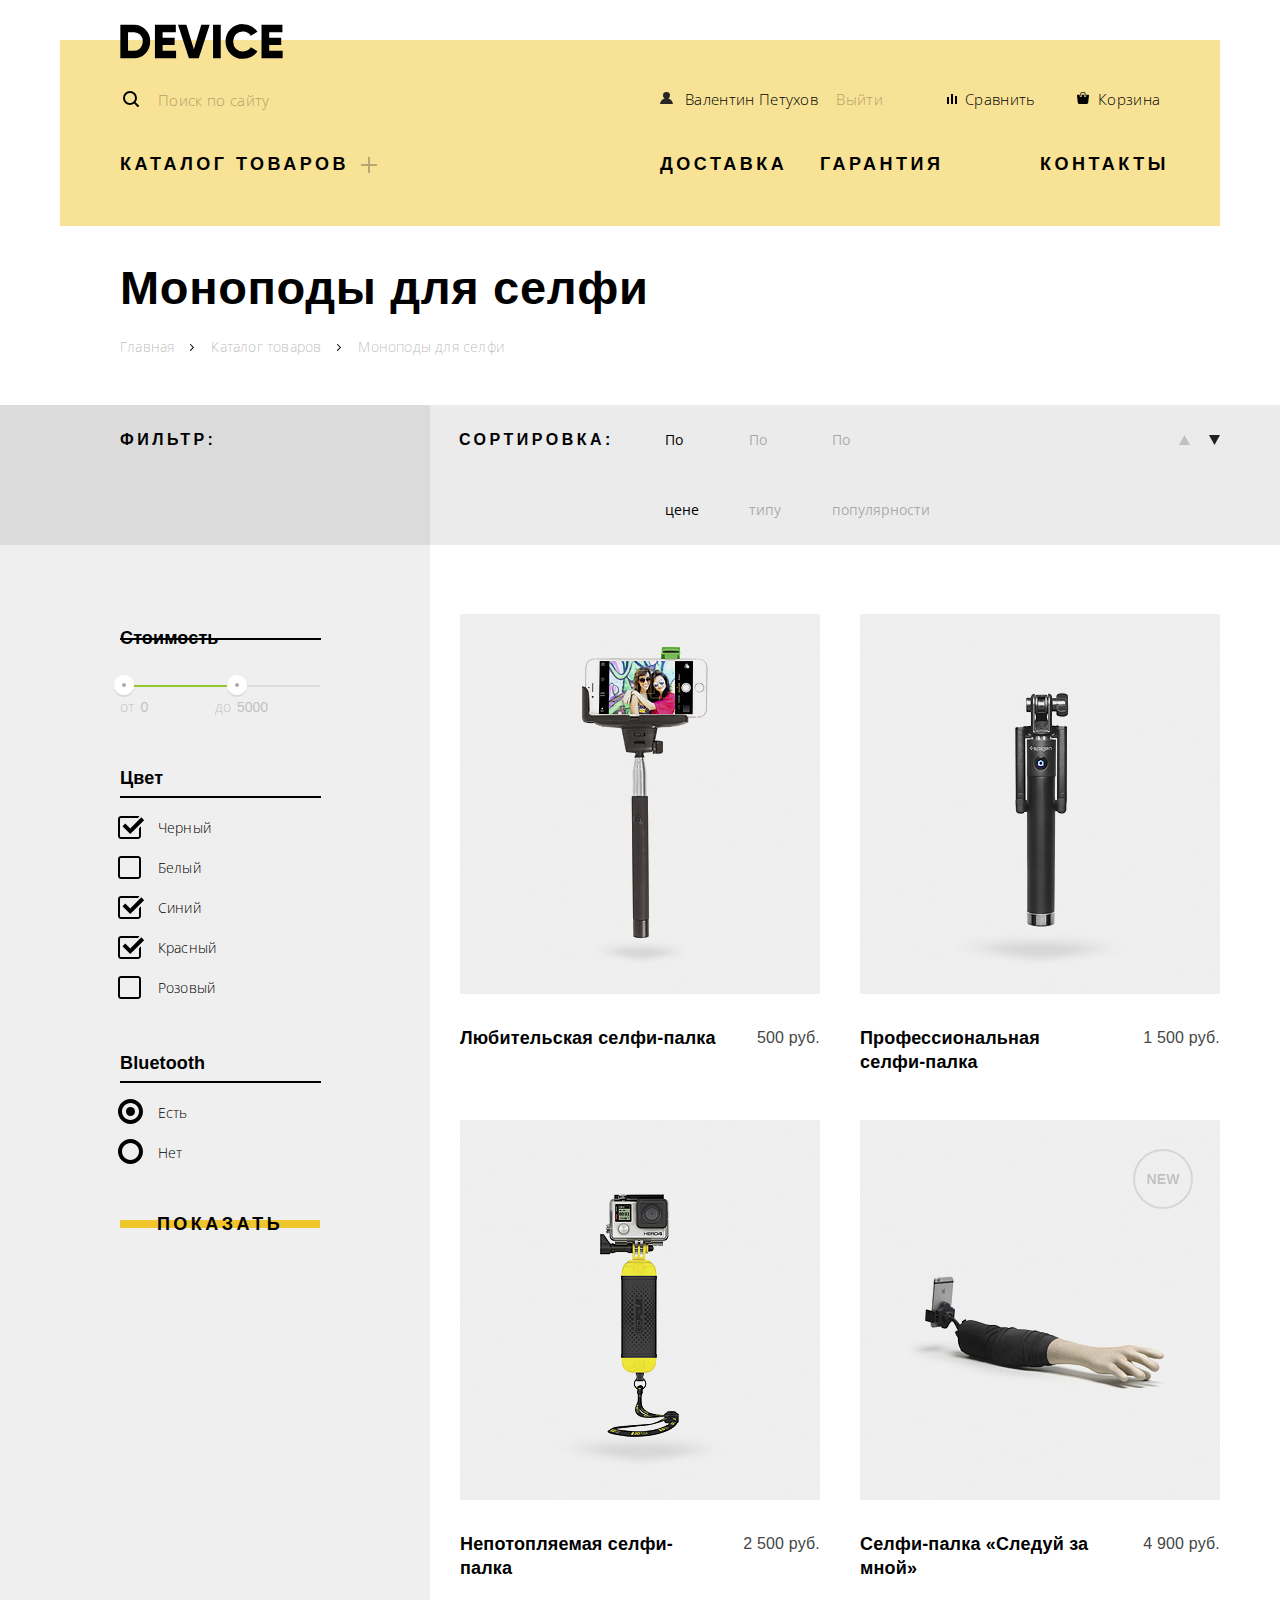
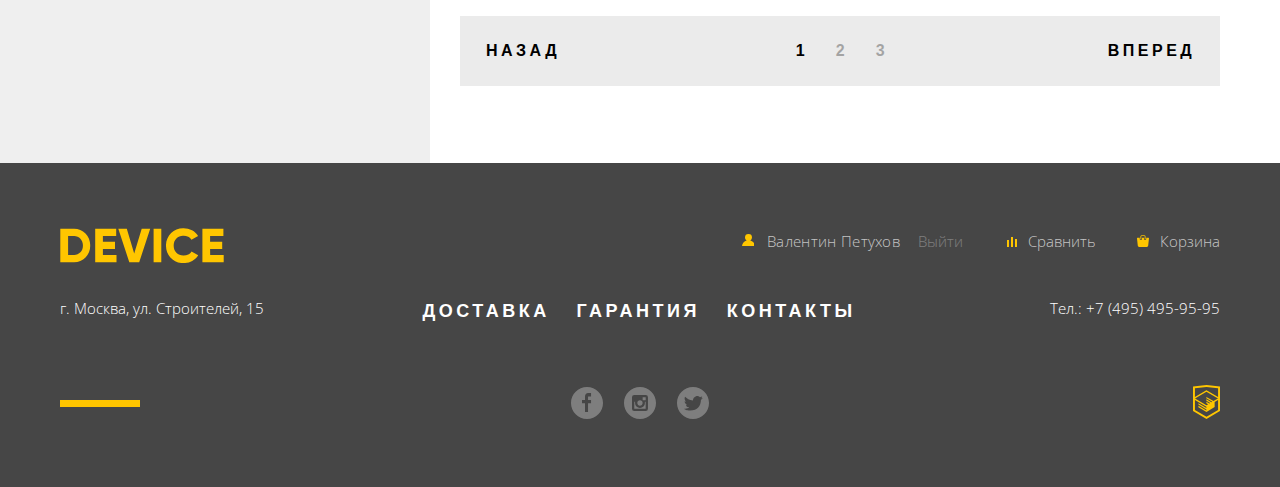
==== commit 90a1d35f: "Доработка по базовым критериям" ====
--- a/catalog.html
+++ b/catalog.html
@@ -1,251 +1,308 @@
 <!DOCTYPE html>
-<html lang="en">
+<html lang="ru">
+
 <head>
     <meta charset="UTF-8">
     <title>Моноподы для селфи</title>
+    <link rel="preload" href="fonts/Gilroy-ExtraBold.woff" as="font">
+    <link rel="preload" href="fonts/Gilroy-Light.woff" as="font">
     <link href="https://fonts.googleapis.com/css?family=Open+Sans:300,400&display=swap&subset=cyrillic" rel="stylesheet">
     <link rel="stylesheet" href="css/normalize.css">
     <link rel="stylesheet" href="css/style.css">
 </head>
+
 <body>
-    <header class="container main-header">
-        <a href="index.html" class="logo"><img src="img/logo-device.svg" alt="device" width="163" height="35"></a>
-        <div class="middle-head">
-            <form class="search" method="get" action="#">
-                <label class="search-icon" for="search-input"></label>
-                <input class="search-input" id="search-input" type="search" value="Поиск по сайту">
-                <button class="search-find" type="submit">Найти</button>
-            </form>
-            <a class="user-link user-profile" href="#" aria-label="Переход на страницу профиля">Валентин Петухов</a>
-            <a href="#" class="exit-profile">Выйти</a>
-            <a href="#" class="user-link compare-link">Сравнить</a>
-            <a href="#" class="user-link shopping-cart">Корзина</a>
-        </div>
-        <nav class="head-nav">
-            <ul class="nav-list">
-                <li>
-                    <a href="#" class="nav-open head-nav-main">Каталог товаров</a>
-                    <ul class="head-nav-list">
-                        <li class="head-nav-item">
-                            <a href="#">Виртуальная реальность</a>
-                            </li>
-                        <li class="head-nav-item">
-                            <a>Моноподы для селфи</a>
-                        </li>
-                        <li class="head-nav-item">
-                            <a href="#">Экшн-камеры</a>
-                        </li>
-                    </ul>
-                    <ul class="head-nav-list">
-                        <li class="head-nav-item">
-                            <a href="#">Фитнес-браслеты</a>
-                        </li>
-                        <li class="head-nav-item">
-                            <a href="#">Умные часы</a>
-                        </li>
-                    </ul>
-                    <ul class="head-nav-list">
-                        <li class="head-nav-item">
-                            <a href="#">Квадрокоптеры</a>
-                        </li>
-                    </ul>
-                </li>
-                <li class="head-nav-main">
-                    <a href="#">Доставка</a>
-                </li>
-                <li class="head-nav-main">
-                    <a href="#">Гарантия</a>
-                </li>
-                <li class="head-nav-main head-nav-contacts">
-                    <a href="#">Контакты</a>
-                </li>
-            </ul>
-        </nav>
-    </header>
-    <main>
-        <div class="container">
-            <h1 class="catalog-title">Моноподы для селфи</h1>
-            <ol class="breadcrumbs-list">
-                <li>
-                    <a href="index.html" class="breadcrumbs-home">Главная</a>
-                </li>
-                <li>
-                    <a href="#" class="breadcrumbs-next">Каталог товаров</a>
-                </li>
-                <li>
-                    <a href="#" class="breadcrumbs-next">Моноподы для селфи</a>
-                </li>
-            </ol>
-        </div>
-        <div class="catalog-container">
-            <div class="filter-title">Фильтр:</div>
-            <!-- Здесь будет сортировка -->
-        </div>
-        <form class="filter" method="get" action="#">
-            <fieldset class="filter-price">
-                <legend>Стоимость</legend>
-                <div class="range-filter">
-                    <div class="scale">
-                        <div class="bar"></div>
+    <header class="container">
+        <div class="main-header">
+            <a class="logo header-logo" href="index.html"><img src="img/logo-device.svg" alt="device" width="163" height="35"></a>
+            <div class="middle-head">
+                <form class="search" method="get" action="#">
+                    <label class="search-icon" for="search-input"></label><!--
+                    --><input class="search-input" id="search-input" type="search" placeholder="Поиск по сайту"><!--
+                    --><button class="search-find" type="submit">Найти</button>
+                </form>
+                <div class="user-block">
+                    <div class="user-profile-container">
+                        <a class="user-link user-profile" href="#" aria-label="Переход на страницу профиля">Валентин Петухов</a>
+                        <a href="#" class="exit-profile">Выйти</a>
                     </div>
-                    <button type="button" class="toggle toggle-min"></button>
-                    <button type="button" class="toggle toggle-max"></button>
+                    <a href="#" class="user-link compare-link">Сравнить</a>
+                    <a href="#" class="user-link shopping-cart">Корзина</a>
                 </div>
-            </fieldset>
-            <fieldset class="filter-color">
-                <legend>Цвет</legend>
-                <p>
-                    <label>
-                        <input class="input-checkbox visually-hidden" type="checkbox" name="Black" checked>
-                        <span class="castom-checkbox"></span>
-                        Черный
-                    </label>
-                </p>
-                <p>
-                    <label>
-                        <input class="input-checkbox visually-hidden" type="checkbox" name="white">
-                        <span class="castom-checkbox"></span>
-                        Белый
-                    </label>
-                </p>
-                <p>
-                    <label>
-                        <input class="input-checkbox visually-hidden" type="checkbox" name="Blue" checked>
-                        <span class="castom-checkbox"></span>
-                        Синий
-                    </label>
-                </p>
-                <p>
-                    <label>
-                        <input class="input-checkbox visually-hidden" type="checkbox" name="Red" checked>
-                        <span class="castom-checkbox"></span>
-                        Красный
-                    </label>
-                </p>
-                <p>
-                    <label>
-                        <input class="input-checkbox visually-hidden" type="checkbox" name="Pink">
-                        <span class="castom-checkbox"></span>
-                        Розовый
-                    </label>
-                </p>
-            </fieldset>
-            <fieldset class="filter-bluetooth">
-                <legend>Bluetooth</legend>
-                <p>
-                    <label>
-                        <input class="input-radio visually-hidden" type="radio" name="bluetooth" checked>
-                        <span class="castom-radio"></span>
-                        Есть
-                    </label>
-                </p>
-                <p>
-                    <label>
-                        <input class="input-radio visually-hidden" type="radio" name="bluetooth">
-                        <span class="castom-radio"></span>
-                        Нет
-                    </label>
-                </p>
-            </fieldset>
-            <button class="filter-show" type="submit">Показать</button>
-        </form>
-        <section class="catalog">
-            <ul>
-                <li class="catalog-item">
-                    <div class="catalog-item-hover">
-                            <a href="#" class="add-cart">В корзину</a>
-                            <a href="#" class="add-compare">Добавить к сравнению</a>
-                    </div>
-                    <div class="image">
-                        <img src="img/item-1.jpg" alt="Любительская селфи-палка" width="360" height="380">
-                    </div>
-                    <h3 class="catalog-name">Любительская селфи-палка</h3>
-                    <div class="price">500 руб.</div>
-                </li>
-                <li class="catalog-item">
-                    <div class="catalog-item-hover">
-                        <a href="#" class="add-cart">В корзину</a>
-                        <a href="#" class="add-compare">Добавить к сравнению</a>
-                    </div>
-                    <div class="image">
-                        <img src="img/item-2.jpg" alt="Профессиональная селфи-палка" width="360" height="380">
-                    </div>
-                    <h3 class="catalog-name">Профессиональная селфи-палка</h3>
-                    <div class="price">1500 руб.</div>
-                </li>
-                <li class="catalog-item">
-                    <div class="catalog-item-hover">
-                            <a href="#" class="add-cart">В корзину</a>
-                            <a href="#" class="add-compare">Добавить к сравнению</a>
-                    </div>
-                    <div class="image">
-                        <img src="img/item-3.jpg" alt="Непотопляемая селфи-палка" width="360" height="380">
-                    </div>
-                    <h3 class="catalog-name">Непотопляемая селфи-палка</h3>
-                    <div class="price">2500 руб.</div>
-                </li>
-                <li class="catalog-item">
-                    <div class="catalog-item-hover">
-                        <a href="#" class="add-cart">В корзину</a>
-                        <a href="#" class="add-compare">Добавить к сравнению</a>
-                    </div>
-                    <div class="image">
-                        <img src="img/item-4.jpg" alt="Селфи-палка «Следуй за мной»" width="360" height="380">
-                    </div>
-                    <h3 class="catalog-name">Селфи-палка «Следуй за мной»</h3>
-                    <div class="price">4900 руб.</div>
-                </li>
-            </ul>
-        </section>
-        <section class="pagination">
-            <a class="page page-back page-arrow">Назад</a>
-            <ol>
-                <li class="page page-active">
-                    <a>1</a>
-                </li>
-                <li class="page page-next">
-                    <a href="#">2</a>
-                </li>
-                <li class="page page-next">
-                    <a href="#">3</a>
-                </li>
-            </ol>
-            <a class="page page-forward page-arrow" href="#">Вперед</a>
-        </section>
-    </main>
-    <footer class="footer container">
-        <div class="footer-up">
-            <a class="logo"><img src="img/logo-device-footer.svg" alt="device" width="164" height="35"></a>
-            <div class="footer-acc">
-                <a href="#" class="footer-user-link footer-login-link">Войти</a>
-                <a href="#" class="footer-user-link footer-compare-link">Сравнить</a>
-                <a href="#" class="footer-user-link footer-shopping-cart">Корзина</a>
-            </div>
-        </div>
-        <div class="footer-middle">
-            <p class="footer-address">г. Москва, ул. Строителей, 15</p>
-            <nav class="footer-nav">
-                <ul>
-                    <li>
+            </div>
+            <nav class="head-nav">
+                <ul class="nav-list">
+                    <li class="head-nav-drop-menu">
+                        <a href="#" class="nav-open head-nav-main">Каталог товаров</a>
+                        <div class="drop-menu visually-hidden">
+                            <ul class="head-nav-list">
+                                <li class="head-nav-item">
+                                    <a href="#">Виртуальная реальность</a>
+                                    </li>
+                                <li class="head-nav-item">
+                                    <a>Моноподы для селфи</a>
+                                </li>
+                                <li class="head-nav-item">
+                                    <a href="#">Экшн-камеры</a>
+                                </li>
+                            </ul>
+                            <ul class="head-nav-list">
+                                <li class="head-nav-item">
+                                    <a href="#">Фитнес-браслеты</a>
+                                </li>
+                                <li class="head-nav-item">
+                                    <a href="#">Умные часы</a>
+                                </li>
+                            </ul>
+                            <ul class="head-nav-list">
+                                <li class="head-nav-item">
+                                    <a href="#">Квадрокоптеры</a>
+                                </li>
+                            </ul>
+                        </div>
+                    </li>
+                    <li class="head-nav-main">
                         <a href="#">Доставка</a>
                     </li>
-                    <li>
+                    <li class="head-nav-main">
                         <a href="#">Гарантия</a>
                     </li>
-                    <li>
+                    <li class="head-nav-main head-nav-contacts">
                         <a href="#">Контакты</a>
                     </li>
                 </ul>
             </nav>
-            <p class="footer-phone">Тел.: +7 (495) 495-95-95</p>
-        </div>
-        <div class="footer-down">
-            <section class="footer-social">
-                <a href="#" class="social social-fb" aria-label="Фейсбук"></a>
-                <a href="#" class="social social-inst" aria-label="Инстаграм"></a>
-                <a href="#" class="social social-twit" aria-label="Твиттер"></a>
-            </section>
-            <a href="https://htmlacademy.ru/intensive/htmlcss" class="creator"></a>
+        </div>
+    </header>
+    <main>
+        <div class="container">
+            <div class="catalog-head">
+            <h1 class="catalog-title">Моноподы для селфи</h1>
+            <ol class="breadcrumbs-list">
+                <li class="breadcrumbs-item">
+                    <a href="index.html" class="breadcrumbs-home">Главная</a>
+                </li>
+                <li class="breadcrumbs-item">
+                    <a href="#" class="breadcrumbs-next">Каталог товаров</a>
+                </li>
+                <li class="breadcrumbs-item">
+                    <a href="#" class="breadcrumbs-next">Моноподы для селфи</a>
+                </li>
+            </ol>
+            </div>
+        </div>
+        <div class="catalog-container">
+            <div class="container catalog-flex-container">
+                <div class="filter-title">Фильтр:</div>
+                <div class="sorting">
+                    <span>Сортировка:</span>
+                    <ul>
+                        <li>
+                            <a href="#" class="sorting-by by-price">По цене</a>
+                        </li>
+                        <li>
+                            <a href="#" class="sorting-by by-type">По типу</a>
+                        </li>
+                        <li>
+                            <a href="#" class="sorting-by by-popular">По популярности</a>
+                        </li>
+                        <li>
+                            <a href="#" class="sorting-top"></a>
+                        </li>
+                        <li>
+                            <a href="#" class="sorting-bottom"></a>
+                        </li>
+                    </ul>
+                </div>
+            </div>
+        </div>
+        <div class="gradient-container">
+            <div class="container catalog-content-container">
+                <form class="filter" method="get" action="#">
+                    <fieldset class="filter-price">
+                        <legend>Стоимость</legend>
+                        <div class="range-filter">
+                            <div class="scale">
+                                <div class="bar"></div>
+                            </div>
+                            <button type="button" class="toggle toggle-min"></button>
+                            <button type="button" class="toggle toggle-max"></button>
+                            <div>
+                                <label class="price-min">
+                                    от
+                                    <input type="text" value="0">
+                                </label>
+                                <label>
+                                    до
+                                    <input type="text" value="5000">
+                                </label>
+                            </div>
+                        </div>
+                    </fieldset>
+                    <fieldset class="filter-color">
+                        <legend>Цвет</legend>
+                        <p>
+                            <label>
+                                <input class="input-checkbox" type="checkbox" name="Black" checked>
+                                <span class="castom-checkbox">Черный</span>
+                            </label>
+                        </p>
+                        <p>
+                            <label>
+                                <input class="input-checkbox" type="checkbox" name="white">
+                                <span class="castom-checkbox">Белый</span>
+                            </label>
+                        </p>
+                        <p>
+                            <label>
+                                <input class="input-checkbox" type="checkbox" name="Blue" checked>
+                                <span class="castom-checkbox">Синий</span>
+                            </label>
+                        </p>
+                        <p>
+                            <label>
+                                <input class="input-checkbox" type="checkbox" name="Red" checked>
+                                <span class="castom-checkbox">Красный</span>
+                            </label>
+                        </p>
+                        <p>
+                            <label>
+                                <input class="input-checkbox" type="checkbox" name="Pink">
+                                <span class="castom-checkbox">Розовый</span>
+                            </label>
+                        </p>
+                    </fieldset>
+                    <fieldset class="filter-bluetooth">
+                        <legend>Bluetooth</legend>
+                        <p>
+                            <label>
+                                <input class="input-radio" type="radio" name="bluetooth" checked>
+                                <span class="castom-radio">Есть</span>
+                            </label>
+                        </p>
+                        <p>
+                            <label>
+                                <input class="input-radio" type="radio" name="bluetooth">
+                                <span class="castom-radio">Нет</span>
+                            </label>
+                        </p>
+                    </fieldset>
+                    <button class="filter-show" type="submit">Показать</button>
+                </form>
+                <div class="catalog-item-container">
+                    <section class="catalog">
+                        <ul>
+                            <li class="catalog-item">
+                                <div class="image">
+                                    <img src="img/item-1.jpg" alt="Любительская селфи-палка" width="360" height="380">
+                                </div>
+                                <div class="item-info">
+                                    <a href="#" class="catalog-name">Любительская селфи-палка</a>
+                                    <span class="price">500 руб.</span>
+                                </div>
+                                <div class="catalog-item-hover">
+                                    <a href="#" class="add-cart">В корзину</a>
+                                    <a href="#" class="add-compare">Добавить к сравнению</a>
+                                </div>
+                            </li>
+                            <li class="catalog-item">
+                                <div class="image">
+                                    <img src="img/item-2.jpg" alt="Профессиональная селфи-палка" width="360" height="380">
+                                </div>
+                                <div class="item-info">
+                                    <a href="#" class="catalog-name">Профессиональная селфи‑палка</a>
+                                    <span class="price">1 500 руб.</span>
+                                </div>
+                                <div class="catalog-item-hover">
+                                    <a href="#" class="add-cart">В корзину</a>
+                                    <a href="#" class="add-compare">Добавить к сравнению</a>
+                                </div>
+                            </li>
+                            <li class="catalog-item">
+                                <div class="image">
+                                    <img src="img/item-3.jpg" alt="Непотопляемая селфи-палка" width="360" height="380">
+                                </div>
+                                <div class="item-info">
+                                    <a href="#" class="catalog-name">Непотопляемая селфи-палка</a>
+                                    <span class="price">2 500 руб.</span>
+                                </div>
+                                <div class="catalog-item-hover">
+                                    <a href="#" class="add-cart">В корзину</a>
+                                    <a href="#" class="add-compare">Добавить к сравнению</a>
+                                </div>
+                            </li>
+                            <li class="catalog-item item-new">
+                                <div class="image">
+                                    <img src="img/item-4.jpg" alt="Селфи-палка «Следуй за мной»" width="360" height="380">
+                                </div>
+                                <div class="item-info">
+                                    <a href="#" class="catalog-name">Селфи-палка «Следуй за мной»</a>
+                                    <span class="price">4 900 руб.</span>
+                                </div>
+                                <div class="catalog-item-hover">
+                                    <a href="#" class="add-cart">В корзину</a>
+                                    <a href="#" class="add-compare">Добавить к сравнению</a>
+                                </div>
+                            </li>
+                        </ul>
+                    </section>
+                    <section class="pagination">
+                        <a class="page page-back page-arrow">Назад</a>
+                        <ol>
+                            <li class="page page-active">
+                                <a>1</a>
+                            </li>
+                            <li class="page page-next">
+                                <a href="#">2</a>
+                            </li>
+                            <li class="page page-next">
+                                <a href="#">3</a>
+                            </li>
+                        </ol>
+                        <a class="page page-forward page-arrow" href="#">Вперед</a>
+                    </section>
+                </div>
+            </div>
+        </div>
+    </main>
+    <footer class="footer">
+        <div class="container">
+            <div class="footer-up">
+                <a href="index.html" class="logo footer-logo"><img src="img/logo-device-footer.svg" alt="device" width="164" height="35"></a>
+                <div class="footer-acc">
+                    <div class="footer-profile-container">
+                        <a class="footer-user-link footer-user-profile" href="#" aria-label="Переход на страницу профиля">Валентин Петухов</a>
+                        <a href="#" class="footer-exit-profile">Выйти</a>
+                    </div>
+                    <a href="#" class="footer-user-link footer-compare-link">Сравнить</a>
+                    <a href="#" class="footer-user-link footer-shopping-cart">Корзина</a>
+                </div>
+            </div>
+            <div class="footer-middle">
+                <p class="footer-address">г. Москва, ул. Строителей, 15</p>
+                <nav class="footer-nav">
+                    <ul>
+                        <li>
+                            <a href="#">Доставка</a>
+                        </li>
+                        <li>
+                            <a href="#">Гарантия</a>
+                        </li>
+                        <li>
+                            <a href="#">Контакты</a>
+                        </li>
+                    </ul>
+                </nav>
+                <p class="footer-phone">Тел.: +7 (495) 495-95-95</p>
+            </div>
+            <div class="footer-down">
+                <section class="footer-social">
+                    <a href="#" class="social social-fb"><span class="visually-hidden">Фейсбук</span></a>
+                    <a href="#" class="social social-inst"><span class="visually-hidden">Инстаграм</span></a>
+                    <a href="#" class="social social-twit"><span class="visually-hidden">Твиттер</span></a>
+                </section>
+                <a href="https://htmlacademy.ru/intensive/htmlcss" class="creator"></a>
+            </div>
         </div>
     </footer>
 </body>
--- a/css/style.css
+++ b/css/style.css
@@ -2,11 +2,12 @@
     margin: 0;
     padding: 0;
     
-    font-family: Gilroy, Aria, sans-serif;
+    font-family: Gilroy, Arial, sans-serif;
     font-size: 18px;
     line-height: 24px;
     font-weight: 800;
     color: #000000;
+    letter-spacing: 0.13px;
     background-color: #ffffff;
 }
 
@@ -29,14 +30,36 @@
     text-decoration: none;
 }
 
+.container {
+    width: 1160px;
+    padding: 0 20px;
+    margin: 0 auto;
+}
+
 /* Шапка */
 
 .main-header {
     background-color: rgba(240, 197, 46, 0.5);
+    width: 1040px;
+    margin-top: 40px;
+    padding: 0 60px;
 }
 
 .main-header a {
     color: #000000;
+}
+
+.logo {
+    display: block;
+    position: relative;
+    width: 163px;
+    height: 35px;
+}
+
+.header-logo img {
+    display: block;
+    position: absolute;
+    top: -16px;
 }
 
 .logo:hover,
@@ -49,56 +72,133 @@
 }
 
 .middle-head {
-    font-family: Open Sans, Aria, sans-serif;
+    display: flex;
+    margin-bottom: 28px;
+    font-family: "Open Sans", Arial, sans-serif;
     font-size: 15px;
     line-height: 30px;
     font-weight: 300;
+    letter-spacing: 0.02rem;
+}
+
+.search {
+    position: relative;
+    width: 440px;
+    min-height: 47px;
+    margin-right: 100px;
+}
+
+.search-icon {
+    display: block;
+    position: absolute;
+    width: 16px;
+    height: 16px;
+    top: 16px;
+    left: 3px;
+    background-image: url(../img/search.svg);
+    background-repeat: no-repeat;
 }
 
 .search-input {
-    font-family: Open Sans, Aria, sans-serif;
+    font-family: "Open Sans", Arial, sans-serif;
     font-size: 15px;
-    line-height: 30px;
+    line-height: 46px;
     font-weight: 300;
+    padding: 0;
+    padding-left: 38px;
+    width: 307px;
+    height: 45px;
     border: none;
     outline: none;
+    box-sizing: content-box;
+    letter-spacing: 0.02rem;
     background-color: #f7e296;
+}
+
+.search-input::-webkit-input-placeholder {
+    color: #000000;
     opacity: 0.3;
 }
 
-.search-input:hover {
+.search-input::-moz-placeholder {
+    color: #000000;
+    opacity: 0.3;
+}
+
+.search-input:-moz-placeholder {
+    color: #000000;
+    opacity: 0.3;
+}
+
+.search-input:-ms-input-placeholder {
+    color: #000000;
+    opacity: 0.3;
+}
+
+.search-input:hover::-webkit-input-placeholder {
+    opacity: 0.6;
+}
+
+.search-input:hover::-moz-placeholder {
+    opacity: 0.6;
+}
+
+.search-input:hover:-moz-placeholder {
+    opacity: 0.6;
+}
+
+.search-input:hover:-ms-input-placeholder {
     opacity: 0.6;
 }
 
 .search-input:active,
 .search-input:focus {
+    border-bottom: 2px solid #000000;
     opacity: 1;
 }
 
 .search-find {
-    display: none;
-    font-family: Open Sans, Aria, sans-serif;
+    display: inline-block;
+    font-family: "Open Sans", Arial, sans-serif;
     font-size: 15px;
     line-height: 30px;
     font-weight: 300;
     border: 2px solid black;
+    padding: 0;
+    box-sizing: content-box;
+    width: 81px;
+    height: 45px;
+    opacity: 0;
+    visibility: hidden;
     background-color: #f7e296; 
 }
 
 .search-input:active + .search-find,
 .search-input:focus + .search-find {
-    display: inline-block;
+    opacity: 1;
+    visibility: visible;
 }
 
 .search-find:hover,
 .search-find:focus {
-    display: inline-block;
+    visibility: visible;
+    opacity: 1;
     color: #ffffff;
     background-color: #000000;
 }
 
 .search-find:active {
     color: rgba(255, 255, 255, 0.3);
+}
+
+.user-block {
+    display: flex;
+    width: 500px;
+    justify-content: space-between;
+}
+
+.user-link {
+    line-height: 49px;
 }
 
 .user-link:hover,
@@ -110,40 +210,195 @@
     opacity: 0.3;
 }
 
+.login-link {
+    position: relative;
+    width: 235px;
+    padding-left: 25px;
+}
+
+.login-link::after {
+    content: "";
+    position: absolute;
+    width: 13px;
+    height: 12px;
+    top: 17px;
+    left: 0;
+    background-image: url(../img/user.svg);
+    background-repeat: no-repeat;
+}
+
+.user-profile-container {
+    width: 260px;
+}
+
+.user-profile {
+    position: relative;
+    padding-left: 25px;
+}
+
+.user-profile::after {
+    content: "";
+    position: absolute;
+    width: 13px;
+    height: 12px;
+    top: 3px;
+    left: 0;
+    background-image: url(../img/user.svg);
+    background-repeat: no-repeat;
+}
+
 .exit-profile {
+    padding-left: 14px;
+    line-height: 49px;
     opacity: 0.3;
 }
 
+.compare-link {
+    position: relative;
+    width: 75px;
+    padding-left: 25px;
+}
+
+.compare-link::after {
+    content: "";
+    position: absolute;
+    width: 10px;
+    height: 10px;
+    top: 19px;
+    left: 7px;
+    background-image: url(../img/compare.svg);
+    background-repeat: no-repeat;
+}
+
+.shopping-cart {
+    position: relative;
+    width: 62px;
+    padding-left: 38px;
+}
+
+.shopping-cart::after {
+    content: "";
+    position: absolute;
+    width: 12px;
+    height: 12px;
+    top: 17px;
+    left: 17px;
+    background-image: url(../img/cart.svg);
+    background-repeat: no-repeat;
+}
+
+/* Навигация */
+
+.head-nav {
+    padding-bottom: 50px;
+}
+
+.head-nav-index {
+    min-height: 137px;
+}
+
 .nav-list {
+    display: flex;
     margin: 0;
     padding: 0;
+    list-style: none;
+}
+
+.head-nav-drop-menu {
+    position: relative;
+    width: 300px;
+    padding-right: 240px;
+}
+
+.nav-list .head-nav-main:nth-child(2) {
+    width: 160px;
+}
+
+.nav-list .head-nav-main:nth-child(3) {
+    width: 220px;
+}
+
+.nav-list .head-nav-main:nth-child(4) {
+    width: 120px;
+    text-align: right;
+}
+
+.nav-open {
+    position: relative;
+}
+
+.nav-open::after {
+    content: "";
+    position: absolute;
+    width: 16px;
+    height: 16px;
+    top: 3px;
+    right: -28px;
+    opacity: 0.3;
+    background-image: url(../img/plus.svg);
+    background-repeat: no-repeat;
 }
 
 .head-nav-main {
     text-transform: uppercase;
-    letter-spacing: 2px;
+    letter-spacing: 3.5px;
 }
 
 .head-nav-main:hover,
 .head-nav-main:focus {
-    opacity: 0.6;
+    color: rgba(0, 0, 0, 0.6);
 }
 
 .head-nav-main:active {
-    opacity: 0.3;
+    color: rgba(0, 0, 0, 0.3);
+}
+
+.head-nav-main a:hover,
+.head-nav-main a:focus {
+    color: rgba(0, 0, 0, 0.6);
+}
+
+.head-nav-main a:active {
+    color: rgba(0, 0, 0, 0.3);
+}
+
+.drop-menu {
+    display: flex;
+    position: absolute;
+    width: 600px;
+    top: 50px;
+    left: -60px;
+    padding-bottom: 29px;
+    padding-left: 60px;
+    padding-right: 500px;
+    background-color: #f7e296;
+    z-index: 10;
 }
 
 .head-nav-list {
-    display: none;
     margin: 0;
+    margin-right: 40px;
     padding: 0;
     list-style: none;
-    font-family: Open Sans, Aria, sans-serif;
+    font-family: "Open Sans", Arial, sans-serif;
     font-size: 15px;
     line-height: 36px;
     font-weight: 300;
 }
 
+.head-nav-list:first-child {
+    width: 200px;
+}
+
+.head-nav-list:nth-child(2) {
+    width: 160px;
+}
+
+.head-nav-list:last-child {
+    width: 160px;
+    margin-right: 0;
+}
+
 .head-nav-item:hover,
 .head-nav-item:focus {
     opacity: 0.6;
@@ -155,103 +410,503 @@
 
 /* Основной контент */
 
-/* Категории товаров */
-
-.categories-list {
+/* Слайдер с товарами */
+
+.item-slider {
+    position: relative;
+    min-height: 550px;
+    margin-top: -111px;
+    margin-bottom: 40px;
+}
+
+.item-slider::after {
+    content: "";
+    position: absolute;
+    width: 100px;
+    height: 7px;
+    top: 37px;
+    left: 600px;
+    background-color: #ffffff;
+}
+
+.item-slide {
+    display: flex;
+    position: relative;
+}
+
+.item-slide::after {
+    position: absolute;
+    font-size: 179px;
+    line-height: 179px;
+    color: #ffffff;
+    letter-spacing: 1.2px;
+    top: -13px;
+    right: 48px;
+/*    z-index: -1;*/
+}
+
+.item-slide1::after {
+    content: "01"
+}
+
+.item-slide2::after {
+    content: "02"
+}
+
+.item-slide3::after {
+    content: "03"
+}
+
+.item-slide-image {
+    width: 560px;
+    text-align: center;
+}
+
+.item-slide2 .item-slide-image {
+    margin-top: 12px;
+}
+
+.item-slide3 .item-slide-image {
+    margin-top: 65px;
+}
+
+.item-slide-content {
+    width: 560px;
+    margin-left: 40px;
+    padding-top: 79px;
+}
+
+.item-slide-title {
+    position: relative;
     margin: 0;
-    padding: 0;
-    list-style: none;
-}
-
-.categories-list a {
-    color: #000000;
-}
-
-.categories-img {
-    text-align: center;
-    line-height: 160px;
-    
-    width: 160px;
-    height: 160px;
-    background-color: rgba(240, 197, 46, 0.5);
-    background-repeat: no-repeat;
-    background-position: center;
-}
-
-.categories-img img {
-    vertical-align: middle;
-}
-
-.categories-selfie img {
-    vertical-align: bottom;
-}
-
-.categories-item a:hover .categories-img,
-.categories-item a:focus .categories-img {
-    background-color: rgb(240, 197, 46);
-}
-
-.categories-item a:active {
-    color: rgba(0, 0, 0, 0.3);
-}
-
-.categories-item a:active img {
-    opacity: 0.3;
-}
-
-/* Для IE11 */
-
-.categories-img:active img {
-    opacity: 0.3;
-}
-
-.categories-item img:active {
-    opacity: 0.3;
-}
-
-/* ----- */
-
-
-/* Бренды */
-
-.brands-list {
+    margin-bottom: 19px;
+    font-size: 47px;
+    line-height: 56px;
+    letter-spacing: 0.03rem;
+    z-index: 2;
+}
+
+.item-slide-description {
     margin: 0;
-    padding: 0;
-    list-style: none;
-}
-
-.brands-list a {
-    filter: grayscale(1);
-    opacity: 0.2;
-}
-
-.brands-list a:hover,
-.brands-list a:focus {
-    filter: none;
-    opacity: 1;
-}
-
-/* О компании и контакты */
-
-.company-head {
-    margin: 0;
-    
-    font-size: 47px;
-    line-height: 108px;
-}
-
-.company-container p {
-    font-family: Open Sans, sans-serif;
+    margin-right: 75px;
+    margin-bottom: 43px;
+    font-family: "Open Sans", Arial, sans-serif;
     font-size: 15px;
     line-height: 30px;
     font-weight: 300;
     color: #464646;
+    letter-spacing: 0.01rem;
+}
+
+.item-slide-link {
+    display: inline-block;
+    position: relative;
+    width: 220px;
+    margin-bottom: 50px;
+    font-size: 18px;
+    line-height: 40px;
+    color: #000000;
+    text-align: center;
+    letter-spacing: 3.5px;
+    text-transform: uppercase;
+}
+
+.item-slide-link::after {
+    content: "";
+    position: absolute;
+    width: 220px;
+    height: 8px;
+    top: 16px;
+    left: 0;
+    background-color: #f0c52e;
+    z-index: -1;
+}
+
+.item-slide-link:hover::after,
+.item-slide-link:focus::after {
+    height: 40px;
+    top: 0;
+}
+
+.item-slide-link:active {
+    color: rgba(0, 0, 0, 0.3);
+}
+
+.item-slide-info {
+    border-collapse: collapse;
+}
+
+.parameter-value {
+    font-size: 36px;
+    line-height: 48px;
+    font-weight: 300;
+}
+
+.parameter-value td {
+    width: 160px;
+    padding: 0;
+}
+
+.parameter-value td:nth-child(2) {
+    width: 140px;
+}
+
+.parameter-name {
+    font-family: "Open Sans", Arial, sans-serif;
+    font-size: 13px;
+    line-height: 34px;
+    font-weight: 300;
+    color: #464646;
+}
+
+.parameter-name td {
+    padding: 0;
+}
+
+.item-slider-radio {
+    display: flex;
+    justify-content: space-between;
+    position: absolute;
+    width: 78px;
+    top: 327px;
+    right: 83px;
+}
+
+.item-radio {
+    display: none;
+}
+
+.item-label {
+    display: inline-block;
+    width: 12px;
+    height: 12px;
+    background-image: url(../img/slider-button-empty.svg);
+    background-repeat: no-repeat;
+}
+
+.item-radio:checked + .item-label {
+    background-image: url(../img/slider-button.svg);
+}
+
+
+/* Категории товаров */
+
+.categories-list {
+    display: flex;
+    justify-content: space-between;
+    margin: 0;
+    margin-bottom: 181px;
+    padding: 0;
+    list-style: none;
+}
+
+.categories-list a {
+    color: #000000;
+}
+
+.categories-item {
+    width: 160px;
+}
+
+.categories-img {
+    text-align: center;
+    line-height: 160px;
+    width: 160px;
+    height: 160px;
+    margin-bottom: 35px;
+    background-color: rgba(240, 197, 46, 0.5);
+    background-repeat: no-repeat;
+    background-position: center;
+}
+
+.categories-img img {
+    vertical-align: middle;
+}
+
+.categories-selfie img {
+    vertical-align: bottom;
+}
+
+.categories-item a:hover .categories-img,
+.categories-item a:focus .categories-img {
+    background-color: rgb(240, 197, 46);
+}
+
+.categories-item a:active {
+    color: rgba(0, 0, 0, 0.3);
+}
+
+.categories-item a:active img {
+    opacity: 0.3;
+}
+
+/* Для IE11 */
+
+.categories-img:active img {
+    opacity: 0.3;
+}
+
+.categories-item img:active {
+    opacity: 0.3;
+}
+
+/* ----- */
+
+/* Слайдер с услугами */
+
+.service-slider {
+    min-height: 288px;
+    margin-bottom: 94px;
+    background-color: #e5e5e5;
+}
+
+.service-slider .container {
+    display: flex;
+}
+
+.service-list {
+    position: relative;
+    width: 280px;
+    margin: 0;
+    margin-right: 120px;
+    margin-top: -20px;
+    padding: 0;
+    list-style: none;
+}
+
+.service-list::after {
+    content: "";
+    position: absolute;
+    width: 7px;
+    height: 319px;
+    top: -80px;
+    right: -4px;
+    background-color: #000000;
+}
+
+.service-item {
+    margin-bottom: 24px;
+}
+
+.service-item:last-child {
+    margin-bottom: 0;
+}
+
+.service-slide-radio {
+    display: none;
+}
+
+.service-label {
+    display: inline-block;
+    position: relative;
+    width: 160px;
+    padding-right: 120px;
+    font-size: 18px;
+    line-height: 40px;
+    color: #000000;
+    text-align: center;
+    letter-spacing: 3.5px;
+    text-transform: uppercase;
+    z-index: 2;
+}
+
+.service-slide-radio:checked + .service-label,
+.service-slide-radio:active + .service-label {
+    color: #f7e184;
+}
+
+.service-label::after {
+    content: "";
+    position: absolute;
+    width: 160px;
+    height: 8px;
+    top: 16px;
+    left: 0;
+    background-color: #f0c52e;
+    z-index: -1;
+}
+
+.service-slide-radio:hover + .service-label::after,
+.service-slide-radio:focus + .service-label::after {
+    height: 40px;
+    top: 0;
+}
+
+.service-slide-radio:checked + .service-label::after,
+.service-slide-radio:active + .service-label::after {
+    width: 280px;
+    height: 40px;
+    top: 0;
+    background-color: #000000;
+}
+
+.service-slide {
+    position: relative;
+    width: 760px;
+    margin-top: -26px;
+}
+
+.service-slide::after {
+    content: "";
+    position: absolute;
+    background-repeat: no-repeat;
+}
+
+.service-slide1::after {
+    width: 136px;
+    height: 164px;
+    top: 11px;
+    right: 66px;
+    background-image: url(../img/delivery.svg);
+}
+
+.service-slide2::after {
+    width: 171px;
+    height: 195px;
+    top: -13px;
+    right: 46px;
+    background-image: url(../img/warranty.svg);
+}
+
+.service-slide3::after {
+    width: 156px;
+    height: 188px;
+    top: -13px;
+    right: 70px;
+    background-image: url(../img/credit.svg);
+}
+
+.service-slide-title {
+    margin: 0;
+    margin-bottom: 31px;
+    font-size: 47px;
+    line-height: 47px;
+    letter-spacing: 1.3px;
+}
+
+.service-slide-description {
+    width: 440px;
+    margin: 0;
+    font-family: "Open Sans", Arial, sans-serif;
+    font-size: 15px;
+    line-height: 30px;
+    font-weight: 300;
+    color: #464646;
+    letter-spacing: 0.28px;
+}
+
+/* Бренды */
+
+
+.brands {
+    margin-bottom: 109px;
+}
+
+.brands-list {
+    display: flex;
+    justify-content: space-between;
+    margin: 0;
+    padding: 0;
+    list-style: none;
+}
+
+.brands-list a {
+    display: inline-block;
+    width: 260px;
+    height: 100px;
+}
+
+.brands-list li:nth-child(1) a:hover,
+.brands-list li:nth-child(1) a:focus {
+    background-image: url(../img/logo-1.png);
+}
+
+.brands-list li:nth-child(2) a:hover,
+.brands-list li:nth-child(2) a:focus {
+    background-image: url(../img/logo-2.png);
+}
+
+.brands-list li:nth-child(3) a:hover,
+.brands-list li:nth-child(3) a:focus {
+    background-image: url(../img/logo-3.png);
+}
+
+.brands-list li:nth-child(4) a:hover,
+.brands-list li:nth-child(4) a:focus {
+    background-image: url(../img/logo-4.png);
+}
+
+/* О компании и контакты */
+
+.company-container {
+    display: flex;
+    justify-content: space-between;
+    margin-bottom: 82px;
+}
+
+.description {
+    position: relative;
+    width: 475px;
+    letter-spacing: 0;
+}
+
+.description p:nth-child(2) {
+    margin-bottom: 31px;
+    margin-top: 13px;
+}
+
+.description p:nth-child(3) {
+    margin-bottom: 66px;
+}
+
+.company-head {
+    margin: 0;
+    font-size: 47px;
+    line-height: 108px;
+}
+
+.company-head::after {
+    content: "";
+    display: block;
+    position: absolute;
+    width: 80px;
+    height: 7px;
+    top: -22px;
+    left: 0;
+    background-color: #000000;
+}
+
+.company-container p {
+    font-family: "Open Sans", Arial, sans-serif;
+    font-size: 15px;
+    line-height: 30px;
+    font-weight: 300;
+    color: #464646;
 }
 
 .delivery {
+    margin: 0;
+    padding: 0;
+    margin-bottom: 54px;
+    padding-left: 36px;
     font-size: 16px;
     line-height: 40px;
     list-style: none;
+}
+
+.delivery li {
+    position: relative;
+}
+
+.delivery li::after {
+    content: "";
+    position: absolute;
+    width: 4px;
+    height: 4px;
+    top: 16px;
+    left: -35px;
+    border: 2px solid #e5e5e5;
+    border-radius: 50%;
 }
 
 .company-link {
@@ -262,13 +917,14 @@
     color: #000000;
     text-align: center;
     text-transform: uppercase;
-    letter-spacing: 2px;
+    letter-spacing: 3.5px;
     
     width: 260px;
 }
 
 .company-link::after {
     content: "";
+    display: block;
     position: absolute;
     width: 260px;
     height: 8px;
@@ -288,50 +944,175 @@
     color: rgba(0, 0, 0, 0.3);
 }
 
+.contacts {
+    position: relative;
+    width: 560px;
+}
+
+.contacts p {
+    margin-top: 13px;
+    margin-bottom: 39px;
+}
+
+.map {
+    display: inline-block;
+    width: 560px;
+    height: 222px;
+    margin-bottom: 69px;
+}
+
 
 /* Подвал */
 
 .footer {
+    padding-top: 60px;
+    padding-bottom: 67px;
     background-color: #464646;
     color: #ffffff;
-}
-
-.footer a {
-    color: #ffffff;
+    letter-spacing: 0;
+}
+
+.footer-up {
+    display: flex;
+    justify-content: space-between;
+    margin-bottom: 15px;
+}
+
+.footer-logo {
+    margin-top: 5px;
 }
 
 .footer-acc {
-    font-family: Open Sans, Aria, sans-serif;
+    display: flex;
+    justify-content: space-between;
+    width: 500px;
+    font-family: "Open Sans", Arial, sans-serif;
     font-size: 15px;
     line-height: 36px;
     font-weight: 300;
 }
 
 .footer-user-link {
-    opacity: 0.7;
+    color: rgba(255, 255, 255, 0.7);
 }
 
 .footer-user-link:hover,
 .footer-user-link:focus {
-    opacity: 1;
+    color: #ffffff;
+}
+
+.footer-user-link:hover::after,
+.footer-user-link:focus::after {
+    opacity: 0.6;
 }
 
 .footer-user-link:active {
+    color: rgba(255, 255, 255, 0.3);
+}
+
+.footer-user-link:active::after {
     opacity: 0.3;
 }
 
+.footer-user-profile {
+    position: relative;
+    padding-left: 47px;
+    font-size: 15px;
+    line-height: 30px;
+    letter-spacing: 0.02rem;
+}
+
+.footer-user-profile::after {
+    content: "";
+    position: absolute;
+    width: 12px;
+    height: 12px;
+    top: 3px;
+    left: 22px;
+    background-image: url(../img/user-footer.svg);
+    background-repeat: no-repeat;
+}
+
+.footer-login-link {
+    position: relative;
+    margin-left: 202px;
+}
+
+.footer-login-link::after {
+    content: "";
+    position: absolute;
+    width: 12px;
+    height: 12px;
+    top: 12px;
+    left: -27px;
+    background-image: url(../img/user-footer.svg);
+    background-repeat: no-repeat;
+}
+
+.footer-exit-profile {
+    padding-left: 14px;
+    color: #ffffff;
+    opacity: 0.3;
+}
+
+.footer-compare-link {
+    position: relative;
+}
+
+.footer-compare-link::after {
+    content: "";
+    position: absolute;
+    width: 10px;
+    height: 10px;
+    top: 14px;
+    left: -21px;
+    background-image: url(../img/compare-footer.svg);
+    background-repeat: no-repeat;
+}
+
+.footer-shopping-cart {
+    position: relative;
+}
+
+.footer-shopping-cart::after {
+    content: "";
+    position: absolute;
+    width: 12px;
+    height: 12px;
+    top: 12px;
+    left: -23px;
+    background-image: url(../img/cart-footer.svg);
+    background-repeat: no-repeat;
+}
+
+.footer-middle {
+    display: flex;
+    justify-content: space-between;
+    margin-bottom: 47px;
+}
+
+.footer-middle a {
+    color: #ffffff;
+}
+
 .footer-middle p {
-    font-family: Open Sans, Aria, sans-serif;
+    font-family: "Open Sans", Arial, sans-serif;
     font-size: 15px;
     line-height: 30px;
     font-weight: 300;
 }
 
 .footer-nav ul {
+    display: flex;
+    justify-content: space-around;
     margin: 0;
-    padding: 0;
+    margin-top: 21px;
+    margin-right: 36px;
+    padding: 0;
+    width: 460px;
+    list-style: none;
     text-transform: uppercase;
-    letter-spacing: 2px;
+    letter-spacing: 3.5px;
 }
 
 .footer-nav a:hover,
@@ -341,6 +1122,30 @@
 
 .footer-nav a:active {
     opacity: 0.3;
+}
+
+.footer-down {
+    display: flex;
+    position: relative;
+}
+
+.footer-down::after {
+    content: "";
+    position: absolute;
+    width: 80px;
+    height: 7px;
+    top: 15px;
+    left: 0;
+    background-color: #ffc600;
+}
+
+.footer-social {
+    display: flex;
+    justify-content: space-around;
+    margin: 0 auto;
+    padding-left: 27px;
+    padding-top: 2px;
+    width: 160px;
 }
 
 .social {
@@ -436,68 +1241,563 @@
     display: none;
 }
 
+.write-us-popap {
+    position: fixed;
+    width: 760px;
+    height: 413px;
+    left: 50%;
+    top: 120px;
+    margin-left: -480px;
+    padding: 70px 100px;
+    background-color: #ffffff;
+    box-shadow: 0 10px 20px 0 rgba(0, 0, 0, 0.2);
+}
+
+.write-us-popap fieldset {
+    margin: 0;
+    padding: 0;
+    border: none;
+}
+
+.write-us-popap div {
+    display: flex;
+    flex-wrap: wrap;
+}
+
+.write-us-info {
+    width: 360px;
+    margin: 0;
+    margin-bottom: 36px;
+}
+
+.write-us-info input:hover {
+    opacity: 0.8;
+}
+
+.write-us-info input:active,
+.write-us-info input:focus {
+    color: #464646;
+    outline: 3px solid #f0c52e;
+    background-color: #ffffff;
+    opacity: 1;
+}
+
+.write-us-info input:invalid {
+    background-color: #edb5b5;
+}
+
+.write-us-name {
+    margin-right: 40px;
+}
+
+.write-us-text textarea {
+    width: 740px;
+    height: 145px;
+    margin-top: 10px;
+    padding: 0;
+    padding-top: 11px;
+    padding-left: 20px;
+    font-family: "Open Sans", Arial, sans-serif;
+    font-size: 14px;
+    line-height: 30px;
+    font-weight: 400;
+    color: #464646;
+    border: none;
+    background-color: #e6e6e6;
+    opacity: 0.5;
+    resize: none;
+}
+
+.write-us-text textarea:hover {
+    opacity: 0.8;
+}
+
+.write-us-text textarea:active,
+.write-us-text textarea:focus {
+    color: #464646;
+    outline: 3px solid #f0c52e;
+    background-color: #ffffff;
+    opacity: 1;
+}
+
+.write-us-popap input {
+    width: 342px;
+    padding: 0;
+    padding-left: 18px;
+    margin-top: 7px;
+    font-family: "Open Sans", Arial, sans-serif;
+    font-size: 14px;
+    line-height: 50px;
+    font-weight: 400;
+    color: #464646;
+    border: none;
+    background-color: #e6e6e6;
+    opacity: 0.5;
+}
+
+.write-us-submit {
+    display: inline-block;
+    position: relative;
+    padding: 0;
+    margin-top: 41px;
+    width: 200px;
+    line-height: 40px;
+    font-weight: 800;
+    color: #000000;
+    text-align: center;
+    text-transform: uppercase;
+    letter-spacing: 3.5px;
+    border: none;
+    background-color: transparent;
+}
+
+.write-us-submit::after {
+    content: "";
+    display: block;
+    position: absolute;
+    width: 200px;
+    height: 8px;
+    left: 0;
+    top: 16px;
+    z-index: -1;
+    background-color: #f0c52e;
+}
+
+.write-us-submit:hover::after,
+.write-us-submit:focus::after {
+    height: 40px;
+    top: 0px;
+}
+
+.write-us-submit:active {
+    color: rgba(0, 0, 0, 0.3);
+}
+
+.full-map {
+    position: fixed;
+    width: 960px;
+    height: 559px;
+    left: 50%;
+    top: 100px;
+    margin-left: -480px;
+    box-shadow: 0 10px 20px 0 rgba(0, 0, 0, 0.2);
+}
+
+.popap-close-icon {
+    position: absolute;
+    width: 55px;
+    height: 55px;
+    top: 22px;
+    right: 22px;
+    border-radius: 50%;
+    border: none;
+    opacity: 0.5;
+    background-image: url(../img/modal-close.svg);
+    background-repeat: no-repeat;
+}
+
+.popap-close-icon:hover,
+.popap-close-icon:focus {
+    opacity: 1;
+}
+
+.popap-close-icon:active {
+    opacity: 0.3;
+}
+
 /* Каталог */
 
+.catalog-head {
+    margin-bottom: 46px;
+    padding: 0 60px;
+}
+
 .catalog-title {
+    margin-top: 30px;
+    margin-bottom: 15px;
+    font-size: 47px;
+    line-height: 64px;
+    letter-spacing: 0.65px;
+}
+
+.breadcrumbs-list {
+    display: flex;
     margin: 0;
-    font-size: 47px;
-    line-height: 134px;
-}
-
-.breadcrumbs-list {
-    margin: 0;
-    padding: 0;
-    
-    font-family: Open Sans, Aria, sans-serif;
+    padding: 0;
+    font-family: "Open Sans", Arial, sans-serif;
     font-size: 14px;
     line-height: 24px;
     font-weight: 300;
     list-style: none;
 }
 
+.breadcrumbs-item {
+    position: relative;
+    margin-right: 37px;
+    letter-spacing: 0.2px;
+}
+
+.breadcrumbs-next::after {
+    content: "";
+    position: absolute;
+    width: 4px;
+    height: 7px;
+    top: 9px;
+    left: -21px;
+    opacity: 1;
+    background-image: url(../img/nav-arrow.svg);
+}
+
 .breadcrumbs-list a {
-    color: #000000;
-    opacity: 0.3;
+    color: rgba(0, 0, 0, 0.3);
 }
 
 .breadcrumbs-list a:hover,
 .breadcrumbs-list a:focus {
-    opacity: 0.6;
+    color: rgba(0, 0, 0, 0.6);
 }
 
 .breadcrumbs-list a:active {
-    opacity: 0.1;
+    color: rgba(0, 0, 0, 0.1);
 }
 
 /* Фильтр и сортировка */
 
+.catalog-container {
+    background-image: linear-gradient(to right, #dbdbdb 33.6%, #ebebeb 33.6%);
+}
+
+.catalog-flex-container {
+    display: flex;
+}
+
 .filter-title {
+    width: 268px;
+    margin-left: 60px;
     font-size: 16px;
-    line-height: 84px;
+    line-height: 70px;
     text-transform: uppercase;
-    letter-spacing: 2px;
+    letter-spacing: 3.5px;
     background-color: #dbdbdb;
 }
 
+.sorting {
+    display: flex;
+    margin-left: 73px;
+}
+
+.sorting span {
+    font-size: 16px;
+    line-height: 70px;
+    text-transform: uppercase;
+    letter-spacing: 3.5px;
+}
+
+.sorting a {
+    line-height: 70px;
+}
+
+.sorting ul {
+    display: flex;
+    margin: 0;
+    margin-left: 51px;
+    padding: 0;
+    list-style: none;
+}
+
+.sorting a {
+    letter-spacing: 0;
+}
+
+.sorting-by {
+    font-family: "Open Sans", Arial, sans-serif;
+    font-size: 14px;
+    font-weight: 400;
+}
+
+.sorting-by:hover,
+.sorting-by:focus {
+    color: rgba(0, 0, 0, 0.6);
+}
+
+.sorting-by:active {
+    color: #000000;
+}
+
+.by-price {
+    margin-right: 29px;
+    color: #000000;
+}
+
+.by-type {
+    margin-right: 30px;
+    color: rgba(0, 0, 0, 0.3);
+}
+
+.by-popular {
+    margin-right: 231px;
+    color: rgba(0, 0, 0, 0.3);
+}
+
+.sorting-top {
+    position: relative;
+    display: block;
+    width: 11px;
+    height: 10px;
+    margin-right: 19px;
+    opacity: 0.2;
+}
+
+.sorting-top:hover,
+.sorting-top:focus {
+    opacity: 0.4;
+}
+
+.sorting-top:active {
+    opacity: 1;
+}
+
+.sorting-top::after {
+    content: "";
+    position: absolute;
+    width: 11px;
+    height: 10px;
+    top: 30px;
+    left: 0;
+    background-image: url(../img/icon-up-dir.svg);
+}
+
+.sorting-bottom {
+    position: relative;
+    display: block;
+    width: 11px;
+    height: 10px;
+}
+
+.sorting-bottom:hover,
+.sorting-bottom:focus {
+    opacity: 0.4;
+}
+
+.sorting-bottom:active {
+    opacity: 1;
+}
+
+.sorting-bottom::after {
+    content: "";
+    position: absolute;
+    width: 11px;
+    height: 10px;
+    top: 30px;
+    left: 0;
+    background-image: url(../img/icon-down-dir.svg);
+}
+
+.gradient-container {
+    background-image: linear-gradient(to right, #efefef 33.6%, #ffffff 33.6%);
+}
+
+.catalog-content-container {
+    display: flex;
+}
+
 .filter {
+    width: 268px;
+    padding-left: 60px;
+    padding-top: 81px;
     background-color: #efefef;
 }
 
+.filter fieldset {
+    position: relative;
+    margin-left: 0;
+    margin-right: 0;
+    padding: 0;
+    border: none;
+}
+
+.filter fieldset::after {
+    content: "";
+    position: absolute;
+    width: 201px;
+    height: 2px;
+    top: -12px;
+    left: -1;
+    background-color: #000000;
+}
+
+.filter-price {
+    margin-bottom: 39px;
+}
+
+.range-filter {
+    position: relative;
+}
+
+.range-filter label {
+    font-size: 14px;
+    font-weight: 300;
+    opacity: 0.2;
+}
+
+.range-filter input {
+    width: 60px;
+    font-family: Gilroy, Arial, sans-serif;
+    border: none;
+    background-color: #efefef;
+}
+
+.scale {
+    width: 196px;
+    height: 2px;
+    margin-left: 4px;
+    margin-top: 35px;
+    background-color: #dbdbdb;
+}
+
+.bar {
+    width: 110px;
+    height: 2px;
+    background-color: #91c92f;
+}
+
+.toggle {
+    position: absolute;
+    width: 20px;
+    height: 23px;
+    border: none;
+    background-color: #efefef;
+    background-image: url(../img/filter-button.svg);
+}
+
+.toggle:active {
+    transform: scale(1.1);
+}
+
+.toggle-min {
+    top: -10px;
+    left: -6px;
+}
+
+.toggle-max {
+    top: -10px;
+    left: 107px;
+}
+
+.price-min {
+    margin-right: 8px;
+}
+
 .filter label {
-    font-family: Open Sans, Aria, sans-serif;
+    font-family: "Open Sans", Arial, sans-serif;
     font-size: 14px;
     line-height: 40px;
     font-weight: 300;
 }
 
+.filter-color {
+    margin-bottom: 43px;
+}
+
+.filter-color legend {
+    margin-bottom: 18px;
+}
+
+.filter-color p {
+    margin: 0;
+}
+
+.input-checkbox,
+.input-radio {
+    display: none;
+}
+
+.castom-checkbox {
+    position: relative;
+    padding-left: 38px;
+}
+
+.castom-checkbox::after {
+    content: "";
+    position: absolute;
+    width: 27px;
+    height: 23px;
+    top: -2px;
+    left: -2px;
+    background-image: url(../img/checkbox-off.svg);
+    background-repeat: no-repeat;
+}
+
+.input-checkbox:checked + .castom-checkbox::after {
+    background-image: url(../img/checkbox-on.svg);
+}
+
+.input-checkbox:hover + .castom-checkbox::after,
+.input-checkbox:focus + .castom-checkbox::after {
+    opacity: 0.6;
+}
+
+.input-checkbox:disabled + .castom-checkbox {
+    color: #a6a6a6;
+}
+
+.input-checkbox:disabled + .castom-checkbox::after {
+    opacity: 0.25;
+}
+
+.filter-bluetooth {
+    margin-bottom: 30px;
+}
+
+.filter-bluetooth legend {
+    margin-bottom: 18px;
+}
+
+.filter-bluetooth p {
+    margin: 0;
+}
+
+.castom-radio {
+    position: relative;
+    padding-left: 38px;
+}
+
+.castom-radio::after {
+    content: "";
+    position: absolute;
+    width: 25px;
+    height: 25px;
+    top: -4px;
+    left: -2px;
+    background-image: url(../img/radio-off.svg);
+}
+
+.input-radio:checked + .castom-radio::after {
+    background-image: url(../img/radio-on.svg);
+}
+
+.input-radio:hover + .castom-radio::after,
+.input-radio:focus + .castom-radio::after {
+    opacity: 0.6;
+}
+
+.input-radio:disabled + .castom-radio {
+    color: #a6a6a6;
+}
+
+.input-radio:disabled + .castom-radio::after {
+    opacity: 0.25;
+}
+
+
 .filter-show {
     position: relative;
-    font-family: Gilroy, Aria, sans-serif;
+    font-family: Gilroy, Arial, sans-serif;
     font-size: 18px;
     line-height: 40px;
     font-weight: 800;
     text-transform: uppercase;
-    letter-spacing: 2px;
+    letter-spacing: 3.5px;
     
     width: 200px;
     height: 40px;
@@ -529,20 +1829,61 @@
 
 /* Карточки товаров */
 
+.catalog-item-container {
+    margin-left: 72px;
+    margin-top: 69px;
+}
+
 .catalog ul {
+    display: flex;
+    flex-wrap: wrap;
+    width: 760px;
     margin: 0;
     padding: 0;
     list-style: none;
 }
 
+.catalog-item {
+    position: relative;
+    margin-bottom: 20px;
+}
+
+.item-new::after {
+    content: "new";
+    position: absolute;
+    width: 56px;
+    height: 56px;
+    top: 29px;
+    right: 27px;
+    font-size: 14px;
+    line-height: 56px;
+    color: rgba(0, 0, 0, 0.2);
+    text-transform: uppercase;
+    text-align: center;
+    border: solid 2px rgba(0, 0, 0, 0.1);
+    border-radius: 50%;
+}
+
+.item-info {
+    display: flex;
+    margin: 26px 0;
+    letter-spacing: 0.01em;
+}
+
+.catalog-name {
+    width: 260px;
+    color: #000000;
+}
+
 .price {
+    margin-left: auto;
     font-size: 16px;
     font-weight: 300;
     color: #464646;
 }
 
-.catalog-item {
-    position: relative;
+.catalog-item:nth-child(2n) {
+    margin-left: 40px;
 }
 
 .catalog-item-hover {
@@ -555,8 +1896,6 @@
     left: 0;
     background-color: rgba(238, 238, 238, 0.7);
 }
-
-
 
 .add-cart {
     display: block;
@@ -595,7 +1934,7 @@
 
 .add-compare {
     display: block;
-    font-family: Open Sans, Aria, sans-serif;
+    font-family: "Open Sans", Arial, sans-serif;
     font-size: 13px;
     line-height: 36px;
     font-weight: 300;
@@ -620,12 +1959,21 @@
 /* Пагинатор */
 
 .pagination {
+    display: flex;
+    justify-content: space-between;
+    margin-bottom: 77px;
+    margin-top: -10px;
+    width: 760px;
     background-color: #ebebeb;
 }
 
 .pagination ol {
+    display: flex;
+    justify-content: space-around;
     margin: 0;
-    padding: 0;
+    margin-left: 15px;
+    padding: 0;
+    min-width: 120px;
     list-style: none;
 }
 
@@ -639,7 +1987,7 @@
     line-height: 70px;
     text-align: center;
     text-transform: uppercase;
-    letter-spacing: 2px;
+    letter-spacing: 3.5px;
 }
 
 .page-next {
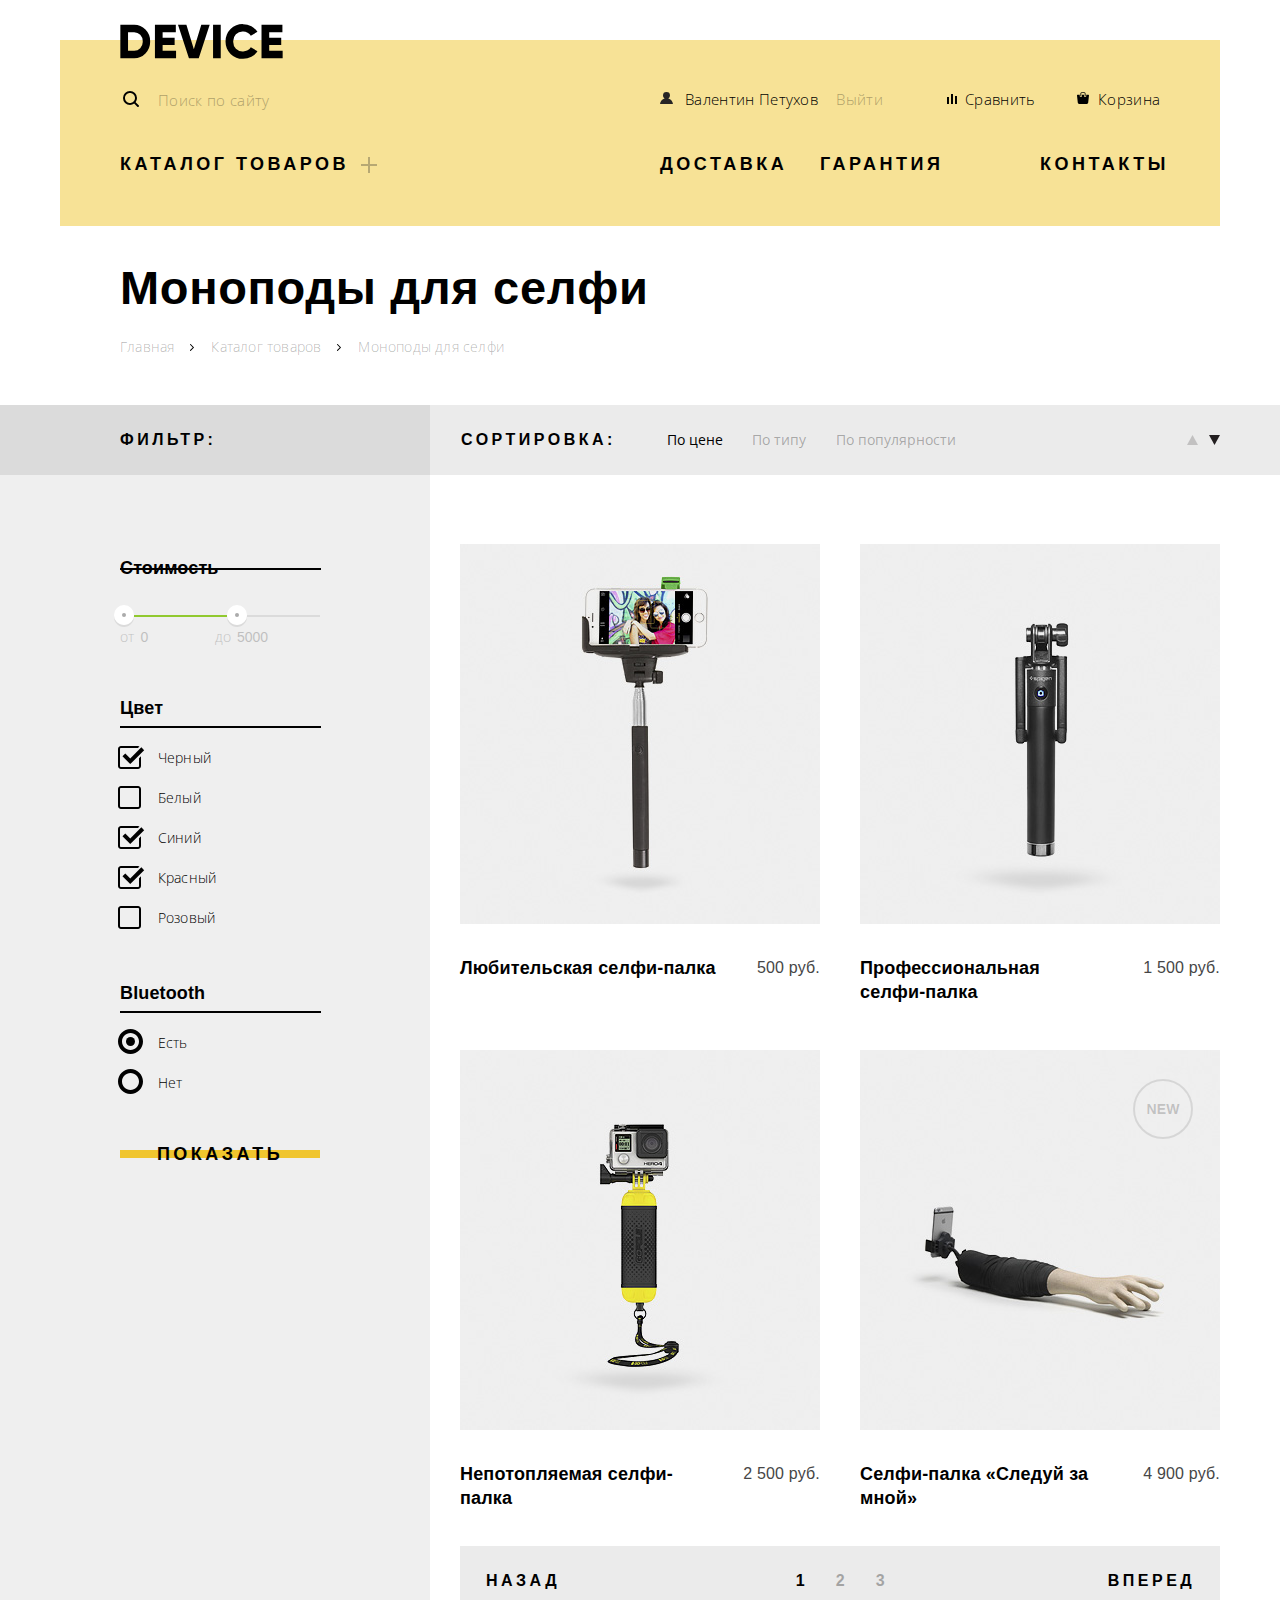
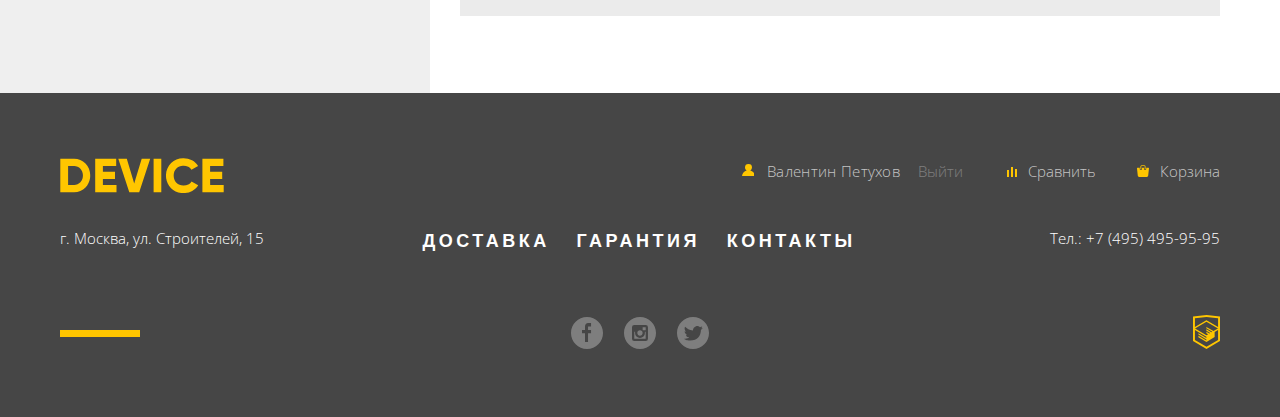
==== commit 217ba5bf: "Правка Б11 и Б15" ====
--- a/catalog.html
+++ b/catalog.html
@@ -34,7 +34,7 @@
                 <ul class="nav-list">
                     <li class="head-nav-drop-menu">
                         <a href="#" class="nav-open head-nav-main">Каталог товаров</a>
-                        <div class="drop-menu visually-hidden">
+                        <div class="drop-menu">
                             <ul class="head-nav-list">
                                 <li class="head-nav-item">
                                     <a href="#">Виртуальная реальность</a>
@@ -95,8 +95,8 @@
             <div class="container catalog-flex-container">
                 <div class="filter-title">Фильтр:</div>
                 <div class="sorting">
-                    <span>Сортировка:</span>
-                    <ul>
+                    <div class="sorting-title">Сортировка:</div>
+                    <ul class="sorting-list">
                         <li>
                             <a href="#" class="sorting-by by-price">По цене</a>
                         </li>
@@ -144,31 +144,31 @@
                         <p>
                             <label>
                                 <input class="input-checkbox" type="checkbox" name="Black" checked>
-                                <span class="castom-checkbox">Черный</span>
+                                <span class="custom-checkbox">Черный</span>
                             </label>
                         </p>
                         <p>
                             <label>
                                 <input class="input-checkbox" type="checkbox" name="white">
-                                <span class="castom-checkbox">Белый</span>
+                                <span class="custom-checkbox">Белый</span>
                             </label>
                         </p>
                         <p>
                             <label>
                                 <input class="input-checkbox" type="checkbox" name="Blue" checked>
-                                <span class="castom-checkbox">Синий</span>
+                                <span class="custom-checkbox">Синий</span>
                             </label>
                         </p>
                         <p>
                             <label>
                                 <input class="input-checkbox" type="checkbox" name="Red" checked>
-                                <span class="castom-checkbox">Красный</span>
+                                <span class="custom-checkbox">Красный</span>
                             </label>
                         </p>
                         <p>
                             <label>
                                 <input class="input-checkbox" type="checkbox" name="Pink">
-                                <span class="castom-checkbox">Розовый</span>
+                                <span class="custom-checkbox">Розовый</span>
                             </label>
                         </p>
                     </fieldset>
@@ -177,13 +177,13 @@
                         <p>
                             <label>
                                 <input class="input-radio" type="radio" name="bluetooth" checked>
-                                <span class="castom-radio">Есть</span>
+                                <span class="custom-radio">Есть</span>
                             </label>
                         </p>
                         <p>
                             <label>
                                 <input class="input-radio" type="radio" name="bluetooth">
-                                <span class="castom-radio">Нет</span>
+                                <span class="custom-radio">Нет</span>
                             </label>
                         </p>
                     </fieldset>
--- a/css/style.css
+++ b/css/style.css
@@ -1,7 +1,6 @@
 body {
     margin: 0;
     padding: 0;
-    
     font-family: Gilroy, Arial, sans-serif;
     font-size: 18px;
     line-height: 24px;
@@ -363,16 +362,22 @@
 }
 
 .drop-menu {
-    display: flex;
+    display: none;
     position: absolute;
     width: 600px;
-    top: 50px;
+    top: 22px;
     left: -60px;
+    padding-top: 28px;
     padding-bottom: 29px;
     padding-left: 60px;
     padding-right: 500px;
     background-color: #f7e296;
     z-index: 10;
+}
+
+.head-nav-drop-menu:hover .drop-menu,
+.head-nav-drop-menu:focus .drop-menu {
+    display: flex;
 }
 
 .head-nav-list {
@@ -442,7 +447,6 @@
     letter-spacing: 1.2px;
     top: -13px;
     right: 48px;
-/*    z-index: -1;*/
 }
 
 .item-slide1::after {
@@ -958,7 +962,7 @@
     display: inline-block;
     width: 560px;
     height: 222px;
-    margin-bottom: 69px;
+    margin-bottom: 63px;
 }
 
 
@@ -1236,12 +1240,12 @@
 
 /* Попапы */
 
-.write-us-popap,
+.write-us-popup,
 .full-map {
     display: none;
 }
 
-.write-us-popap {
+.write-us-popup {
     position: fixed;
     width: 760px;
     height: 413px;
@@ -1253,13 +1257,13 @@
     box-shadow: 0 10px 20px 0 rgba(0, 0, 0, 0.2);
 }
 
-.write-us-popap fieldset {
+.write-us-popup fieldset {
     margin: 0;
     padding: 0;
     border: none;
 }
 
-.write-us-popap div {
+.write-us-popup div {
     display: flex;
     flex-wrap: wrap;
 }
@@ -1320,7 +1324,7 @@
     opacity: 1;
 }
 
-.write-us-popap input {
+.write-us-popup input {
     width: 342px;
     padding: 0;
     padding-left: 18px;
@@ -1383,7 +1387,7 @@
     box-shadow: 0 10px 20px 0 rgba(0, 0, 0, 0.2);
 }
 
-.popap-close-icon {
+.popup-close-icon {
     position: absolute;
     width: 55px;
     height: 55px;
@@ -1396,12 +1400,12 @@
     background-repeat: no-repeat;
 }
 
-.popap-close-icon:hover,
-.popap-close-icon:focus {
+.popup-close-icon:hover,
+.popup-close-icon:focus {
     opacity: 1;
 }
 
-.popap-close-icon:active {
+.popup-close-icon:active {
     opacity: 0.3;
 }
 
@@ -1483,10 +1487,11 @@
 
 .sorting {
     display: flex;
-    margin-left: 73px;
-}
-
-.sorting span {
+    width: 759px;
+    padding-left: 73px;
+}
+
+.sorting-title {
     font-size: 16px;
     line-height: 70px;
     text-transform: uppercase;
@@ -1495,18 +1500,16 @@
 
 .sorting a {
     line-height: 70px;
-}
-
-.sorting ul {
-    display: flex;
+    letter-spacing: 0;
+}
+
+.sorting-list {
+    display: flex;
+    width: 560px;
     margin: 0;
     margin-left: 51px;
     padding: 0;
     list-style: none;
-}
-
-.sorting a {
-    letter-spacing: 0;
 }
 
 .sorting-by {
@@ -1544,7 +1547,6 @@
     display: block;
     width: 11px;
     height: 10px;
-    margin-right: 19px;
     opacity: 0.2;
 }
 
@@ -1572,6 +1574,10 @@
     display: block;
     width: 11px;
     height: 10px;
+}
+
+.sorting-list li:last-child {
+    margin-left: auto;
 }
 
 .sorting-bottom:hover,
@@ -1712,12 +1718,12 @@
     display: none;
 }
 
-.castom-checkbox {
+.custom-checkbox {
     position: relative;
     padding-left: 38px;
 }
 
-.castom-checkbox::after {
+.custom-checkbox::after {
     content: "";
     position: absolute;
     width: 27px;
@@ -1728,20 +1734,20 @@
     background-repeat: no-repeat;
 }
 
-.input-checkbox:checked + .castom-checkbox::after {
+.input-checkbox:checked + .custom-checkbox::after {
     background-image: url(../img/checkbox-on.svg);
 }
 
-.input-checkbox:hover + .castom-checkbox::after,
-.input-checkbox:focus + .castom-checkbox::after {
+.input-checkbox:hover + .custom-checkbox::after,
+.input-checkbox:focus + .custom-checkbox::after {
     opacity: 0.6;
 }
 
-.input-checkbox:disabled + .castom-checkbox {
+.input-checkbox:disabled + .custom-checkbox {
     color: #a6a6a6;
 }
 
-.input-checkbox:disabled + .castom-checkbox::after {
+.input-checkbox:disabled + .custom-checkbox::after {
     opacity: 0.25;
 }
 
@@ -1757,12 +1763,12 @@
     margin: 0;
 }
 
-.castom-radio {
+.custom-radio {
     position: relative;
     padding-left: 38px;
 }
 
-.castom-radio::after {
+.custom-radio::after {
     content: "";
     position: absolute;
     width: 25px;
@@ -1772,20 +1778,20 @@
     background-image: url(../img/radio-off.svg);
 }
 
-.input-radio:checked + .castom-radio::after {
+.input-radio:checked + .custom-radio::after {
     background-image: url(../img/radio-on.svg);
 }
 
-.input-radio:hover + .castom-radio::after,
-.input-radio:focus + .castom-radio::after {
+.input-radio:hover + .custom-radio::after,
+.input-radio:focus + .custom-radio::after {
     opacity: 0.6;
 }
 
-.input-radio:disabled + .castom-radio {
+.input-radio:disabled + .custom-radio {
     color: #a6a6a6;
 }
 
-.input-radio:disabled + .castom-radio::after {
+.input-radio:disabled + .custom-radio::after {
     opacity: 0.25;
 }
 
@@ -1798,7 +1804,6 @@
     font-weight: 800;
     text-transform: uppercase;
     letter-spacing: 3.5px;
-    
     width: 200px;
     height: 40px;
     z-index: 1;
